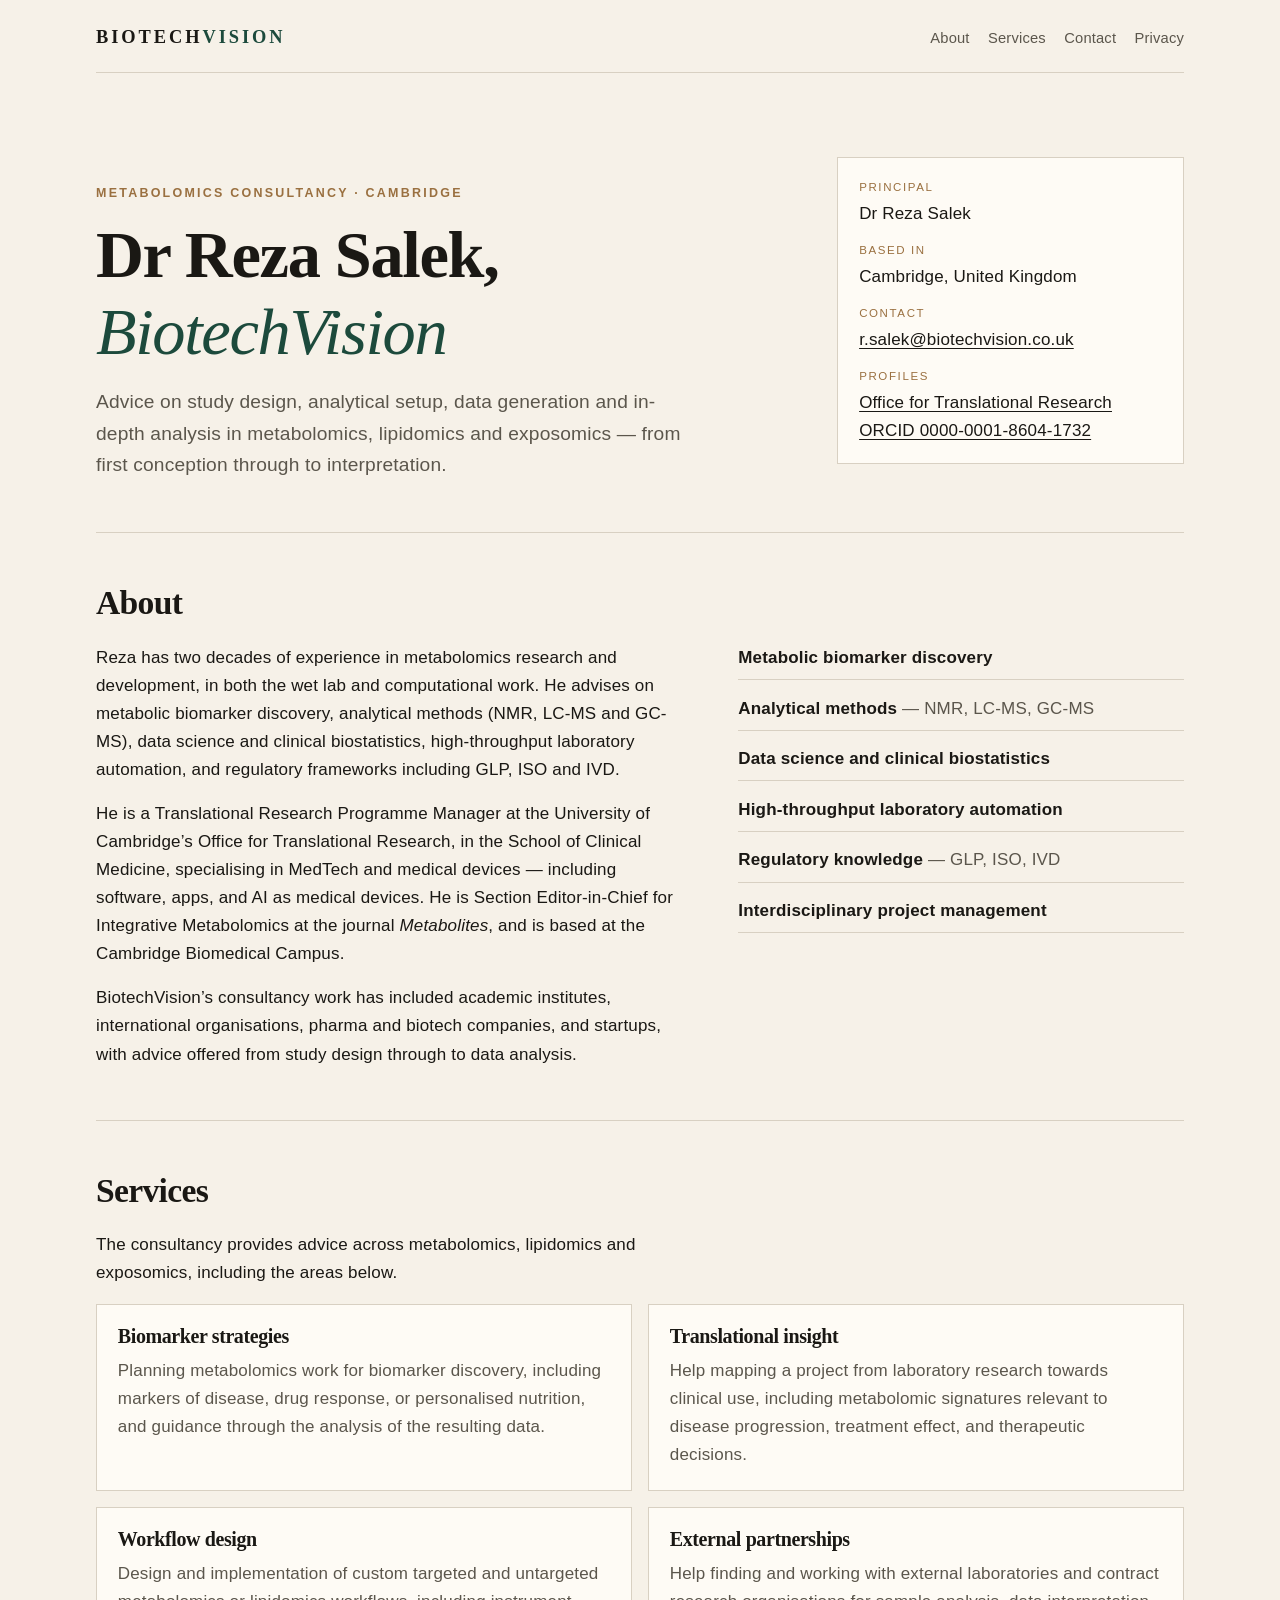
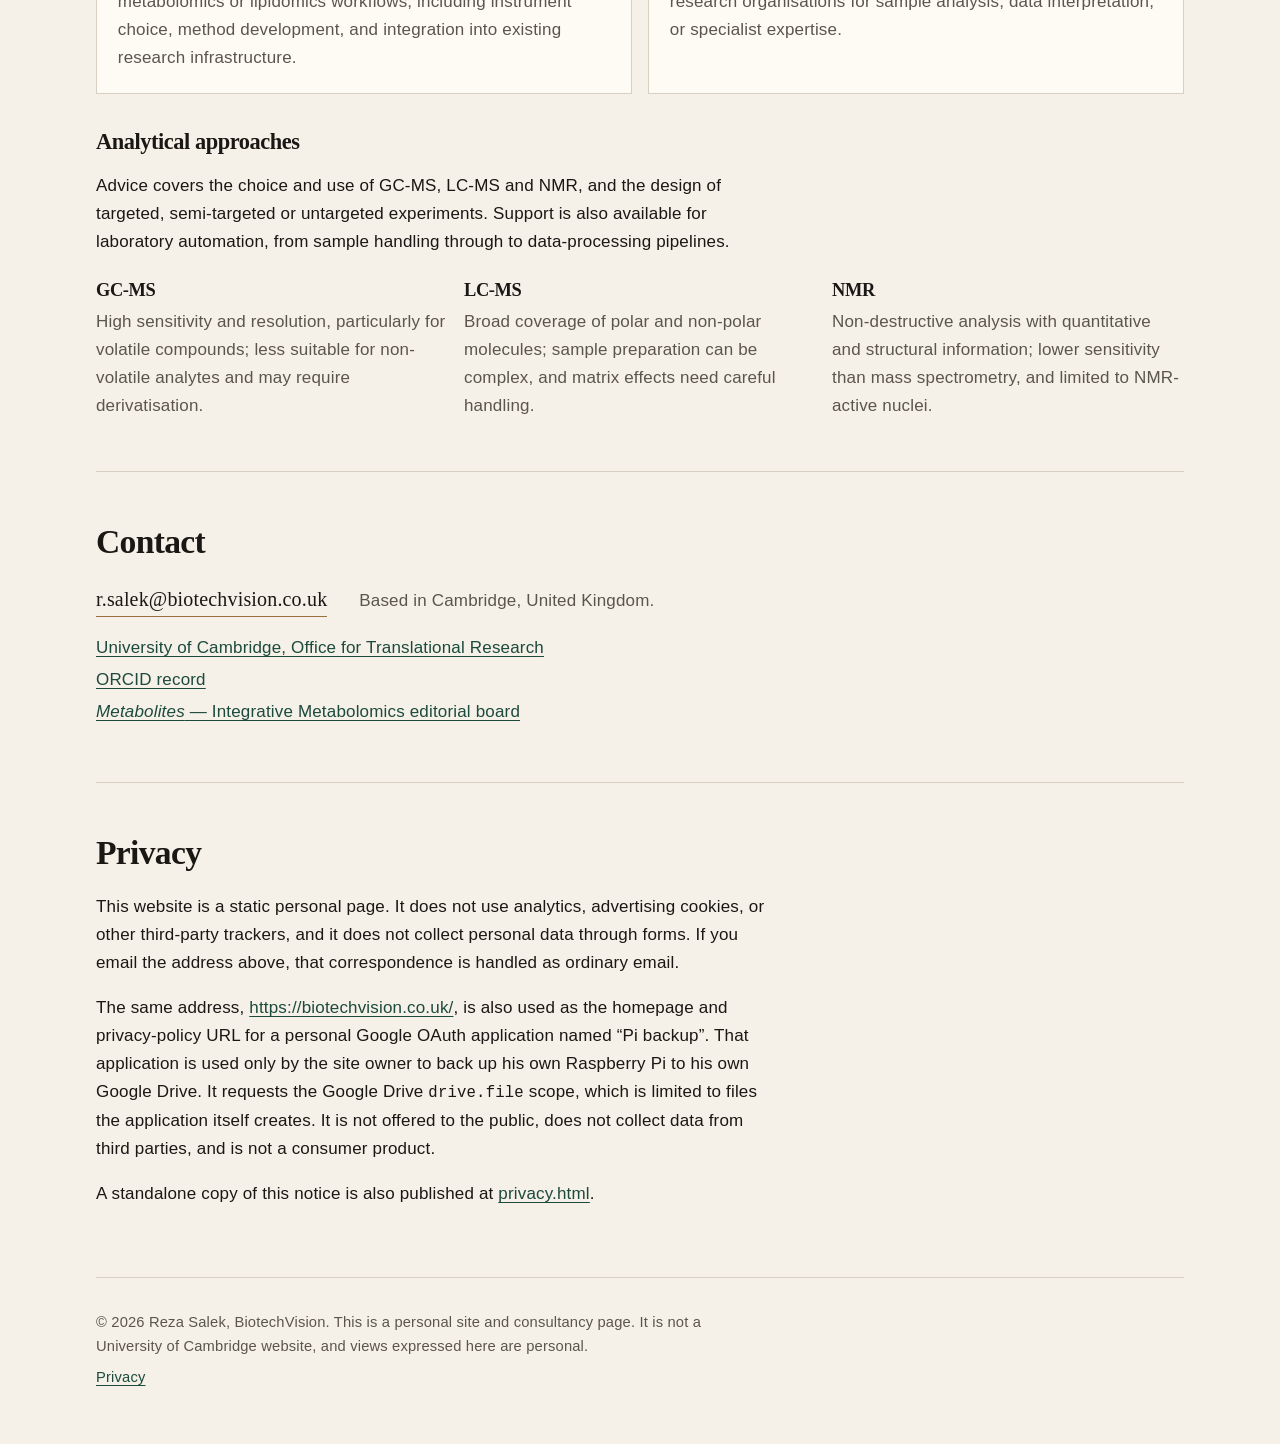
==== index.html @ 6917e825 "Add BiotechVision GitHub Pages site Static homepage and privacy notice for biotechvision.co.uk." ====
<!DOCTYPE html>
<html lang="en-GB">
<head>
  <meta charset="utf-8">
  <meta name="viewport" content="width=device-width, initial-scale=1">
  <title>BiotechVision — metabolomics consultancy of Dr Reza Salek</title>
  <meta name="description" content="BiotechVision is the metabolomics, lipidomics and exposomics consultancy of Dr Reza Salek, based in Cambridge.">
  <meta name="theme-color" content="#f6f1e8">
  <meta name="color-scheme" content="light dark">
  <link rel="canonical" href="https://biotechvision.co.uk/">
  <link rel="icon" href="data:image/svg+xml,%3Csvg xmlns='http://www.w3.org/2000/svg' viewBox='0 0 32 32'%3E%3Crect width='32' height='32' rx='6' fill='%231c4a3c'/%3E%3Ctext x='16' y='22' text-anchor='middle' font-family='Georgia,serif' font-size='16' fill='%23f6f1e8'%3EB%3C/text%3E%3C/svg%3E">
  <style>
    :root {
      --paper: #f6f1e8;
      --paper-2: #efe8da;
      --ink: #1a1814;
      --muted: #5b564c;
      --rule: #d8d0c2;
      --pine: #1c4a3c;
      --pine-ink: #16382e;
      --brass: #9a7040;
      --card: rgba(255, 252, 247, 0.9);
      --focus: #1c4a3c;
      --max: 68rem;
      --measure: 40rem;
    }

    @media (prefers-color-scheme: dark) {
      :root {
        --paper: #161410;
        --paper-2: #1e1b16;
        --ink: #f3eee4;
        --muted: #b4ad9f;
        --rule: #3a352c;
        --pine: #8fbfad;
        --pine-ink: #c5e0d5;
        --brass: #d4b07a;
        --card: #221e18;
        --focus: #8fbfad;
      }
    }

    * { box-sizing: border-box; }
    html { scroll-behavior: smooth; }
    @media (prefers-reduced-motion: reduce) {
      html { scroll-behavior: auto; }
      * { animation: none !important; transition: none !important; }
    }

    body {
      margin: 0;
      background:
        radial-gradient(1200px 500px at 10% -10%, rgba(28, 74, 60, 0.06), transparent 50%),
        var(--paper);
      color: var(--ink);
      font-family: "Avenir Next", "Segoe UI", Calibri, "Helvetica Neue", Helvetica, Arial, sans-serif;
      font-size: 1.0625rem;
      line-height: 1.65;
      letter-spacing: 0.01em;
    }

    a { color: var(--pine); text-underline-offset: 0.18em; }
    code { font-size: 0.92em; white-space: nowrap; }
    a:hover { color: var(--pine-ink); }
    a:focus-visible, button:focus-visible {
      outline: 2px solid var(--focus);
      outline-offset: 3px;
    }

    .skip {
      position: absolute;
      left: 1rem;
      top: -3rem;
      background: var(--ink);
      color: var(--paper);
      padding: 0.4rem 0.7rem;
      z-index: 10;
    }
    .skip:focus { top: 1rem; }

    .wrap {
      width: min(var(--max), calc(100% - 2.5rem));
      margin-inline: auto;
    }

    header.site {
      display: flex;
      align-items: baseline;
      justify-content: space-between;
      gap: 1.5rem;
      padding: 1.4rem 0 1.2rem;
      border-bottom: 1px solid var(--rule);
    }

    .wordmark {
      font-family: Palatino, "Palatino Linotype", "Iowan Old Style", "Times New Roman", serif;
      font-size: 1.15rem;
      font-weight: 600;
      letter-spacing: 0.16em;
      text-transform: uppercase;
      text-decoration: none;
      color: var(--ink);
    }
    .wordmark span { color: var(--pine); letter-spacing: 0.16em; }

    nav ul {
      display: flex;
      flex-wrap: wrap;
      gap: 0.2rem 1.15rem;
      list-style: none;
      margin: 0;
      padding: 0;
    }
    nav a {
      color: var(--muted);
      text-decoration: none;
      font-size: 0.92rem;
    }
    nav a:hover { color: var(--ink); text-decoration: underline; }

    .hero {
      padding: 4.2rem 0 3.2rem;
      display: grid;
      grid-template-columns: minmax(0, 1.4fr) minmax(16rem, 0.7fr);
      gap: 2.5rem 3rem;
      align-items: end;
      border-bottom: 1px solid var(--rule);
    }

    .eyebrow {
      margin: 0 0 0.85rem;
      color: var(--brass);
      font-size: 0.78rem;
      font-weight: 600;
      letter-spacing: 0.18em;
      text-transform: uppercase;
    }

    h1, h2, h3 {
      font-family: Palatino, "Palatino Linotype", "Iowan Old Style", "Times New Roman", serif;
      font-weight: 600;
      letter-spacing: -0.02em;
      line-height: 1.15;
    }

    h1 {
      margin: 0 0 1rem;
      font-size: clamp(2.4rem, 6vw, 4.15rem);
    }
    h1 em {
      font-style: italic;
      font-weight: 500;
      color: var(--pine);
    }

    .lede {
      margin: 0;
      max-width: 38rem;
      font-size: 1.2rem;
      color: var(--muted);
    }

    .hero-aside {
      background: var(--card);
      border: 1px solid var(--rule);
      padding: 1.25rem 1.3rem 1.15rem;
    }
    .hero-aside dt {
      font-size: 0.72rem;
      letter-spacing: 0.14em;
      text-transform: uppercase;
      color: var(--brass);
      margin: 0.85rem 0 0.15rem;
    }
    .hero-aside dt:first-child { margin-top: 0; }
    .hero-aside dd { margin: 0; }
    .hero-aside a { color: var(--ink); }

    section { padding: 3.2rem 0; border-bottom: 1px solid var(--rule); }
    section > h2 { margin: 0 0 1.3rem; font-size: clamp(1.6rem, 3vw, 2.1rem); }

    .prose { max-width: var(--measure); }
    .prose p { margin: 0 0 1rem; }
    .prose p:last-child { margin-bottom: 0; }

    .split {
      display: grid;
      grid-template-columns: minmax(0, 1.2fr) minmax(0, 0.9fr);
      gap: 2rem 3rem;
      align-items: start;
    }

    .skills {
      margin: 0;
      padding: 0;
      list-style: none;
      display: grid;
      gap: 0.45rem;
    }
    .skills li {
      padding: 0.45rem 0;
      border-bottom: 1px solid var(--rule);
      color: var(--muted);
    }
    .skills li:first-child { padding-top: 0; }
    .skills li strong { color: var(--ink); font-weight: 600; }

    .cards {
      display: grid;
      grid-template-columns: repeat(2, minmax(0, 1fr));
      gap: 1rem;
    }
    article.card {
      background: var(--card);
      border: 1px solid var(--rule);
      padding: 1.25rem 1.3rem 1.3rem;
    }
    article.card h3 {
      margin: 0 0 0.55rem;
      font-size: 1.25rem;
    }
    article.card p { margin: 0; color: var(--muted); }

    .methods {
      display: grid;
      grid-template-columns: repeat(3, minmax(0, 1fr));
      gap: 1rem;
      margin: 1.5rem 0 0;
    }
    .methods h3 { margin: 0 0 0.4rem; font-size: 1.15rem; }
    .methods p { margin: 0; color: var(--muted); }

    .contact-box {
      display: flex;
      flex-wrap: wrap;
      gap: 1rem 2rem;
      align-items: baseline;
    }
    .email {
      font-size: 1.25rem;
      font-family: Palatino, "Palatino Linotype", "Iowan Old Style", "Times New Roman", serif;
      text-decoration: none;
      color: var(--ink);
      border-bottom: 1px solid var(--brass);
    }
    .email:hover { color: var(--pine); }

    .links { margin: 0; padding: 0; list-style: none; }
    .links li { margin: 0.25rem 0; }


    .privacy p { max-width: 42rem; }

    footer.site {
      padding: 2rem 0 3rem;
      color: var(--muted);
      font-size: 0.92rem;
    }
    footer.site p { margin: 0 0 0.45rem; max-width: 42rem; }

    @media (max-width: 860px) {
      .hero, .split, .cards, .methods { grid-template-columns: 1fr; }
      .hero { padding-top: 2.6rem; }
      header.site { flex-direction: column; align-items: flex-start; gap: 0.8rem; }
    }
  </style>
</head>
<body>
  <a class="skip" href="#content">Skip to content</a>
  <div class="wrap">
    <header class="site">
      <a class="wordmark" href="/">Biotech<span>Vision</span></a>
      <nav aria-label="Primary">
        <ul>
          <li><a href="#about">About</a></li>
          <li><a href="#services">Services</a></li>
          <li><a href="#contact">Contact</a></li>
          <li><a href="privacy.html">Privacy</a></li>
        </ul>
      </nav>
    </header>

    <main id="content">
      <section class="hero" aria-labelledby="page-title">
        <div>
          <p class="eyebrow">Metabolomics consultancy · Cambridge</p>
          <h1 id="page-title">Dr Reza Salek, <em>BiotechVision</em></h1>
          <p class="lede">Advice on study design, analytical setup, data generation and in-depth analysis in metabolomics, lipidomics and exposomics — from first conception through to interpretation.</p>
        </div>
        <dl class="hero-aside">
          <dt>Principal</dt>
          <dd>Dr Reza Salek</dd>
          <dt>Based in</dt>
          <dd>Cambridge, United Kingdom</dd>
          <dt>Contact</dt>
          <dd><a href="mailto:r.salek@biotechvision.co.uk">r.salek@biotechvision.co.uk</a></dd>
          <dt>Profiles</dt>
          <dd><a href="https://otr.medschl.cam.ac.uk/what-translational-research/who-we-are">Office for Translational Research</a></dd>
          <dd><a href="https://orcid.org/0000-0001-8604-1732">ORCID 0000-0001-8604-1732</a></dd>
        </dl>
      </section>

      <section id="about" aria-labelledby="about-title">
        <h2 id="about-title">About</h2>
        <div class="split">
          <div class="prose">
            <p>Reza has two decades of experience in metabolomics research and development, in both the wet lab and computational work. He advises on metabolic biomarker discovery, analytical methods (NMR, LC-MS and GC-MS), data science and clinical biostatistics, high-throughput laboratory automation, and regulatory frameworks including GLP, ISO and IVD.</p>
            <p>He is a Translational Research Programme Manager at the University of Cambridge’s Office for Translational Research, in the School of Clinical Medicine, specialising in MedTech and medical devices — including software, apps, and AI as medical devices. He is Section Editor-in-Chief for Integrative Metabolomics at the journal <cite>Metabolites</cite>, and is based at the Cambridge Biomedical Campus.</p>
            <p>BiotechVision’s consultancy work has included academic institutes, international organisations, pharma and biotech companies, and startups, with advice offered from study design through to data analysis.</p>
          </div>
          <ul class="skills">
            <li><strong>Metabolic biomarker discovery</strong></li>
            <li><strong>Analytical methods</strong> — NMR, LC-MS, GC-MS</li>
            <li><strong>Data science and clinical biostatistics</strong></li>
            <li><strong>High-throughput laboratory automation</strong></li>
            <li><strong>Regulatory knowledge</strong> — GLP, ISO, IVD</li>
            <li><strong>Interdisciplinary project management</strong></li>
          </ul>
        </div>
      </section>

      <section id="services" aria-labelledby="services-title">
        <h2 id="services-title">Services</h2>
        <p class="prose">The consultancy provides advice across metabolomics, lipidomics and exposomics, including the areas below.</p>
        <div class="cards">
          <article class="card">
            <h3>Biomarker strategies</h3>
            <p>Planning metabolomics work for biomarker discovery, including markers of disease, drug response, or personalised nutrition, and guidance through the analysis of the resulting data.</p>
          </article>
          <article class="card">
            <h3>Translational insight</h3>
            <p>Help mapping a project from laboratory research towards clinical use, including metabolomic signatures relevant to disease progression, treatment effect, and therapeutic decisions.</p>
          </article>
          <article class="card">
            <h3>Workflow design</h3>
            <p>Design and implementation of custom targeted and untargeted metabolomics or lipidomics workflows, including instrument choice, method development, and integration into existing research infrastructure.</p>
          </article>
          <article class="card">
            <h3>External partnerships</h3>
            <p>Help finding and working with external laboratories and contract research organisations for sample analysis, data interpretation, or specialist expertise.</p>
          </article>
        </div>

        <h3 style="margin: 2.2rem 0 0.7rem; font-size: 1.4rem;">Analytical approaches</h3>
        <p class="prose">Advice covers the choice and use of GC-MS, LC-MS and NMR, and the design of targeted, semi-targeted or untargeted experiments. Support is also available for laboratory automation, from sample handling through to data-processing pipelines.</p>
        <div class="methods">
          <div>
            <h3>GC-MS</h3>
            <p>High sensitivity and resolution, particularly for volatile compounds; less suitable for non-volatile analytes and may require derivatisation.</p>
          </div>
          <div>
            <h3>LC-MS</h3>
            <p>Broad coverage of polar and non-polar molecules; sample preparation can be complex, and matrix effects need careful handling.</p>
          </div>
          <div>
            <h3>NMR</h3>
            <p>Non-destructive analysis with quantitative and structural information; lower sensitivity than mass spectrometry, and limited to NMR-active nuclei.</p>
          </div>
        </div>
      </section>

      <section id="contact" aria-labelledby="contact-title">
        <h2 id="contact-title">Contact</h2>
        <div class="contact-box">
          <a class="email" href="mailto:r.salek@biotechvision.co.uk">r.salek@biotechvision.co.uk</a>
          <p style="margin:0; color: var(--muted);">Based in Cambridge, United Kingdom.</p>
        </div>
        <ul class="links" style="margin-top: 1.1rem;">
          <li><a href="https://otr.medschl.cam.ac.uk/what-translational-research/who-we-are">University of Cambridge, Office for Translational Research</a></li>
          <li><a href="https://orcid.org/0000-0001-8604-1732">ORCID record</a></li>
          <li><a href="https://www.mdpi.com/journal/metabolites/sectioneditors/integrative-metabolomics"><cite>Metabolites</cite> — Integrative Metabolomics editorial board</a></li>
        </ul>
      </section>

      <section id="privacy" class="privacy" aria-labelledby="privacy-title">
        <h2 id="privacy-title">Privacy</h2>
        <p>This website is a static personal page. It does not use analytics, advertising cookies, or other third-party trackers, and it does not collect personal data through forms. If you email the address above, that correspondence is handled as ordinary email.</p>
        <p>The same address, <a href="https://biotechvision.co.uk/">https://biotechvision.co.uk/</a>, is also used as the homepage and privacy-policy URL for a personal Google OAuth application named “Pi backup”. That application is used only by the site owner to back up his own Raspberry Pi to his own Google Drive. It requests the Google Drive <code>drive.file</code> scope, which is limited to files the application itself creates. It is not offered to the public, does not collect data from third parties, and is not a consumer product.</p>
        <p>A standalone copy of this notice is also published at <a href="privacy.html">privacy.html</a>.</p>
      </section>
    </main>

    <footer class="site">
      <p>© 2026 Reza Salek, BiotechVision. This is a personal site and consultancy page. It is not a University of Cambridge website, and views expressed here are personal.</p>
      <p><a href="privacy.html">Privacy</a></p>
    </footer>
  </div>
</body>
</html>
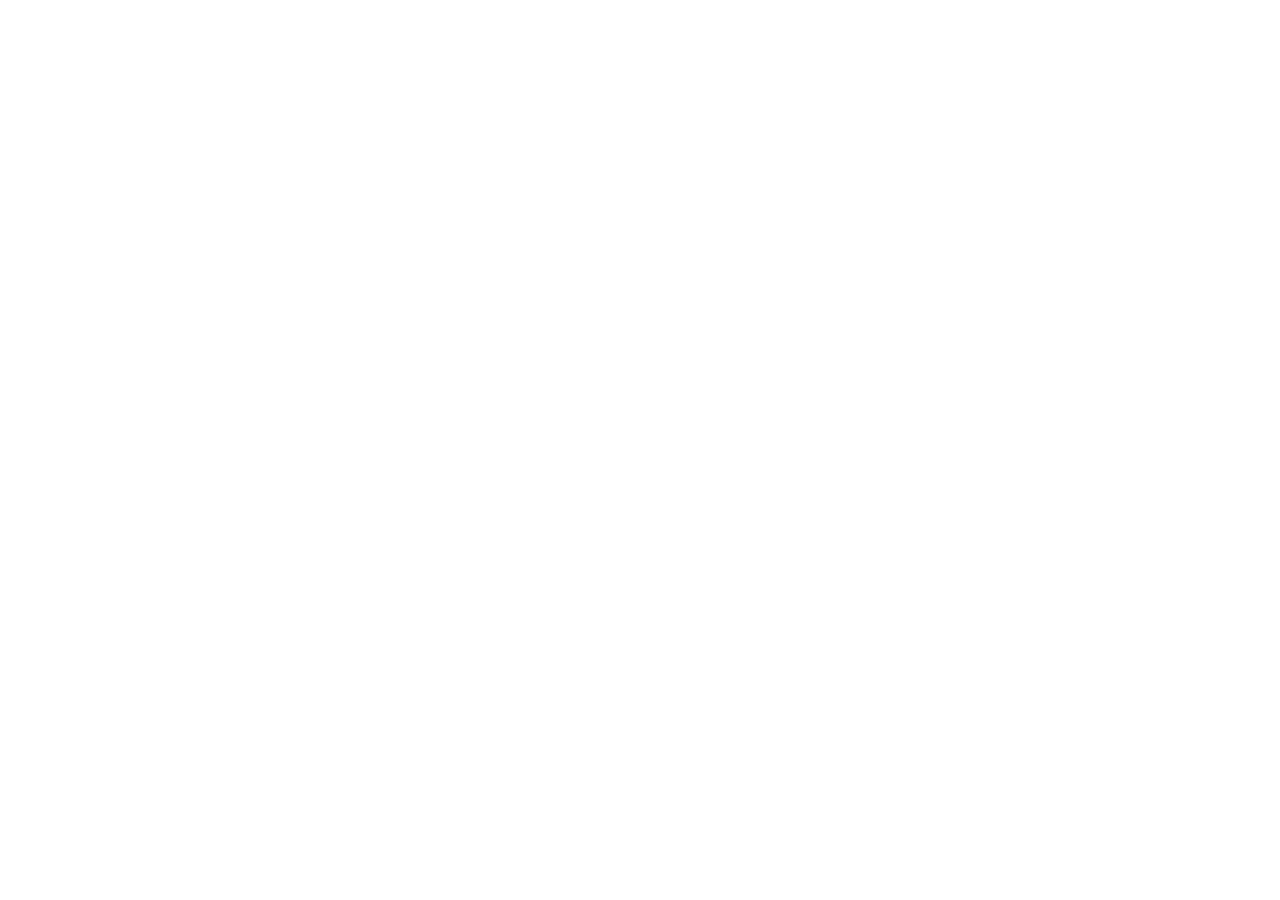
==== commit 314b0eb4: "Redirect the site to rsalek.github.io/reports Keep privacy.html for the existing OAuth policy URL." ====
--- a/index.html
+++ b/index.html
@@ -3,387 +3,12 @@
 <head>
   <meta charset="utf-8">
   <meta name="viewport" content="width=device-width, initial-scale=1">
-  <title>BiotechVision — metabolomics consultancy of Dr Reza Salek</title>
-  <meta name="description" content="BiotechVision is the metabolomics, lipidomics and exposomics consultancy of Dr Reza Salek, based in Cambridge.">
-  <meta name="theme-color" content="#f6f1e8">
-  <meta name="color-scheme" content="light dark">
-  <link rel="canonical" href="https://biotechvision.co.uk/">
-  <link rel="icon" href="data:image/svg+xml,%3Csvg xmlns='http://www.w3.org/2000/svg' viewBox='0 0 32 32'%3E%3Crect width='32' height='32' rx='6' fill='%231c4a3c'/%3E%3Ctext x='16' y='22' text-anchor='middle' font-family='Georgia,serif' font-size='16' fill='%23f6f1e8'%3EB%3C/text%3E%3C/svg%3E">
-  <style>
-    :root {
-      --paper: #f6f1e8;
-      --paper-2: #efe8da;
-      --ink: #1a1814;
-      --muted: #5b564c;
-      --rule: #d8d0c2;
-      --pine: #1c4a3c;
-      --pine-ink: #16382e;
-      --brass: #9a7040;
-      --card: rgba(255, 252, 247, 0.9);
-      --focus: #1c4a3c;
-      --max: 68rem;
-      --measure: 40rem;
-    }
-
-    @media (prefers-color-scheme: dark) {
-      :root {
-        --paper: #161410;
-        --paper-2: #1e1b16;
-        --ink: #f3eee4;
-        --muted: #b4ad9f;
-        --rule: #3a352c;
-        --pine: #8fbfad;
-        --pine-ink: #c5e0d5;
-        --brass: #d4b07a;
-        --card: #221e18;
-        --focus: #8fbfad;
-      }
-    }
-
-    * { box-sizing: border-box; }
-    html { scroll-behavior: smooth; }
-    @media (prefers-reduced-motion: reduce) {
-      html { scroll-behavior: auto; }
-      * { animation: none !important; transition: none !important; }
-    }
-
-    body {
-      margin: 0;
-      background:
-        radial-gradient(1200px 500px at 10% -10%, rgba(28, 74, 60, 0.06), transparent 50%),
-        var(--paper);
-      color: var(--ink);
-      font-family: "Avenir Next", "Segoe UI", Calibri, "Helvetica Neue", Helvetica, Arial, sans-serif;
-      font-size: 1.0625rem;
-      line-height: 1.65;
-      letter-spacing: 0.01em;
-    }
-
-    a { color: var(--pine); text-underline-offset: 0.18em; }
-    code { font-size: 0.92em; white-space: nowrap; }
-    a:hover { color: var(--pine-ink); }
-    a:focus-visible, button:focus-visible {
-      outline: 2px solid var(--focus);
-      outline-offset: 3px;
-    }
-
-    .skip {
-      position: absolute;
-      left: 1rem;
-      top: -3rem;
-      background: var(--ink);
-      color: var(--paper);
-      padding: 0.4rem 0.7rem;
-      z-index: 10;
-    }
-    .skip:focus { top: 1rem; }
-
-    .wrap {
-      width: min(var(--max), calc(100% - 2.5rem));
-      margin-inline: auto;
-    }
-
-    header.site {
-      display: flex;
-      align-items: baseline;
-      justify-content: space-between;
-      gap: 1.5rem;
-      padding: 1.4rem 0 1.2rem;
-      border-bottom: 1px solid var(--rule);
-    }
-
-    .wordmark {
-      font-family: Palatino, "Palatino Linotype", "Iowan Old Style", "Times New Roman", serif;
-      font-size: 1.15rem;
-      font-weight: 600;
-      letter-spacing: 0.16em;
-      text-transform: uppercase;
-      text-decoration: none;
-      color: var(--ink);
-    }
-    .wordmark span { color: var(--pine); letter-spacing: 0.16em; }
-
-    nav ul {
-      display: flex;
-      flex-wrap: wrap;
-      gap: 0.2rem 1.15rem;
-      list-style: none;
-      margin: 0;
-      padding: 0;
-    }
-    nav a {
-      color: var(--muted);
-      text-decoration: none;
-      font-size: 0.92rem;
-    }
-    nav a:hover { color: var(--ink); text-decoration: underline; }
-
-    .hero {
-      padding: 4.2rem 0 3.2rem;
-      display: grid;
-      grid-template-columns: minmax(0, 1.4fr) minmax(16rem, 0.7fr);
-      gap: 2.5rem 3rem;
-      align-items: end;
-      border-bottom: 1px solid var(--rule);
-    }
-
-    .eyebrow {
-      margin: 0 0 0.85rem;
-      color: var(--brass);
-      font-size: 0.78rem;
-      font-weight: 600;
-      letter-spacing: 0.18em;
-      text-transform: uppercase;
-    }
-
-    h1, h2, h3 {
-      font-family: Palatino, "Palatino Linotype", "Iowan Old Style", "Times New Roman", serif;
-      font-weight: 600;
-      letter-spacing: -0.02em;
-      line-height: 1.15;
-    }
-
-    h1 {
-      margin: 0 0 1rem;
-      font-size: clamp(2.4rem, 6vw, 4.15rem);
-    }
-    h1 em {
-      font-style: italic;
-      font-weight: 500;
-      color: var(--pine);
-    }
-
-    .lede {
-      margin: 0;
-      max-width: 38rem;
-      font-size: 1.2rem;
-      color: var(--muted);
-    }
-
-    .hero-aside {
-      background: var(--card);
-      border: 1px solid var(--rule);
-      padding: 1.25rem 1.3rem 1.15rem;
-    }
-    .hero-aside dt {
-      font-size: 0.72rem;
-      letter-spacing: 0.14em;
-      text-transform: uppercase;
-      color: var(--brass);
-      margin: 0.85rem 0 0.15rem;
-    }
-    .hero-aside dt:first-child { margin-top: 0; }
-    .hero-aside dd { margin: 0; }
-    .hero-aside a { color: var(--ink); }
-
-    section { padding: 3.2rem 0; border-bottom: 1px solid var(--rule); }
-    section > h2 { margin: 0 0 1.3rem; font-size: clamp(1.6rem, 3vw, 2.1rem); }
-
-    .prose { max-width: var(--measure); }
-    .prose p { margin: 0 0 1rem; }
-    .prose p:last-child { margin-bottom: 0; }
-
-    .split {
-      display: grid;
-      grid-template-columns: minmax(0, 1.2fr) minmax(0, 0.9fr);
-      gap: 2rem 3rem;
-      align-items: start;
-    }
-
-    .skills {
-      margin: 0;
-      padding: 0;
-      list-style: none;
-      display: grid;
-      gap: 0.45rem;
-    }
-    .skills li {
-      padding: 0.45rem 0;
-      border-bottom: 1px solid var(--rule);
-      color: var(--muted);
-    }
-    .skills li:first-child { padding-top: 0; }
-    .skills li strong { color: var(--ink); font-weight: 600; }
-
-    .cards {
-      display: grid;
-      grid-template-columns: repeat(2, minmax(0, 1fr));
-      gap: 1rem;
-    }
-    article.card {
-      background: var(--card);
-      border: 1px solid var(--rule);
-      padding: 1.25rem 1.3rem 1.3rem;
-    }
-    article.card h3 {
-      margin: 0 0 0.55rem;
-      font-size: 1.25rem;
-    }
-    article.card p { margin: 0; color: var(--muted); }
-
-    .methods {
-      display: grid;
-      grid-template-columns: repeat(3, minmax(0, 1fr));
-      gap: 1rem;
-      margin: 1.5rem 0 0;
-    }
-    .methods h3 { margin: 0 0 0.4rem; font-size: 1.15rem; }
-    .methods p { margin: 0; color: var(--muted); }
-
-    .contact-box {
-      display: flex;
-      flex-wrap: wrap;
-      gap: 1rem 2rem;
-      align-items: baseline;
-    }
-    .email {
-      font-size: 1.25rem;
-      font-family: Palatino, "Palatino Linotype", "Iowan Old Style", "Times New Roman", serif;
-      text-decoration: none;
-      color: var(--ink);
-      border-bottom: 1px solid var(--brass);
-    }
-    .email:hover { color: var(--pine); }
-
-    .links { margin: 0; padding: 0; list-style: none; }
-    .links li { margin: 0.25rem 0; }
-
-
-    .privacy p { max-width: 42rem; }
-
-    footer.site {
-      padding: 2rem 0 3rem;
-      color: var(--muted);
-      font-size: 0.92rem;
-    }
-    footer.site p { margin: 0 0 0.45rem; max-width: 42rem; }
-
-    @media (max-width: 860px) {
-      .hero, .split, .cards, .methods { grid-template-columns: 1fr; }
-      .hero { padding-top: 2.6rem; }
-      header.site { flex-direction: column; align-items: flex-start; gap: 0.8rem; }
-    }
-  </style>
+  <meta name="robots" content="noindex">
+  <meta http-equiv="refresh" content="0;url=https://rsalek.github.io/reports/">
+  <title>Redirecting</title>
+  <script>location.replace("https://rsalek.github.io/reports/");</script>
 </head>
 <body>
-  <a class="skip" href="#content">Skip to content</a>
-  <div class="wrap">
-    <header class="site">
-      <a class="wordmark" href="/">Biotech<span>Vision</span></a>
-      <nav aria-label="Primary">
-        <ul>
-          <li><a href="#about">About</a></li>
-          <li><a href="#services">Services</a></li>
-          <li><a href="#contact">Contact</a></li>
-          <li><a href="privacy.html">Privacy</a></li>
-        </ul>
-      </nav>
-    </header>
-
-    <main id="content">
-      <section class="hero" aria-labelledby="page-title">
-        <div>
-          <p class="eyebrow">Metabolomics consultancy · Cambridge</p>
-          <h1 id="page-title">Dr Reza Salek, <em>BiotechVision</em></h1>
-          <p class="lede">Advice on study design, analytical setup, data generation and in-depth analysis in metabolomics, lipidomics and exposomics — from first conception through to interpretation.</p>
-        </div>
-        <dl class="hero-aside">
-          <dt>Principal</dt>
-          <dd>Dr Reza Salek</dd>
-          <dt>Based in</dt>
-          <dd>Cambridge, United Kingdom</dd>
-          <dt>Contact</dt>
-          <dd><a href="mailto:r.salek@biotechvision.co.uk">r.salek@biotechvision.co.uk</a></dd>
-          <dt>Profiles</dt>
-          <dd><a href="https://otr.medschl.cam.ac.uk/what-translational-research/who-we-are">Office for Translational Research</a></dd>
-          <dd><a href="https://orcid.org/0000-0001-8604-1732">ORCID 0000-0001-8604-1732</a></dd>
-        </dl>
-      </section>
-
-      <section id="about" aria-labelledby="about-title">
-        <h2 id="about-title">About</h2>
-        <div class="split">
-          <div class="prose">
-            <p>Reza has two decades of experience in metabolomics research and development, in both the wet lab and computational work. He advises on metabolic biomarker discovery, analytical methods (NMR, LC-MS and GC-MS), data science and clinical biostatistics, high-throughput laboratory automation, and regulatory frameworks including GLP, ISO and IVD.</p>
-            <p>He is a Translational Research Programme Manager at the University of Cambridge’s Office for Translational Research, in the School of Clinical Medicine, specialising in MedTech and medical devices — including software, apps, and AI as medical devices. He is Section Editor-in-Chief for Integrative Metabolomics at the journal <cite>Metabolites</cite>, and is based at the Cambridge Biomedical Campus.</p>
-            <p>BiotechVision’s consultancy work has included academic institutes, international organisations, pharma and biotech companies, and startups, with advice offered from study design through to data analysis.</p>
-          </div>
-          <ul class="skills">
-            <li><strong>Metabolic biomarker discovery</strong></li>
-            <li><strong>Analytical methods</strong> — NMR, LC-MS, GC-MS</li>
-            <li><strong>Data science and clinical biostatistics</strong></li>
-            <li><strong>High-throughput laboratory automation</strong></li>
-            <li><strong>Regulatory knowledge</strong> — GLP, ISO, IVD</li>
-            <li><strong>Interdisciplinary project management</strong></li>
-          </ul>
-        </div>
-      </section>
-
-      <section id="services" aria-labelledby="services-title">
-        <h2 id="services-title">Services</h2>
-        <p class="prose">The consultancy provides advice across metabolomics, lipidomics and exposomics, including the areas below.</p>
-        <div class="cards">
-          <article class="card">
-            <h3>Biomarker strategies</h3>
-            <p>Planning metabolomics work for biomarker discovery, including markers of disease, drug response, or personalised nutrition, and guidance through the analysis of the resulting data.</p>
-          </article>
-          <article class="card">
-            <h3>Translational insight</h3>
-            <p>Help mapping a project from laboratory research towards clinical use, including metabolomic signatures relevant to disease progression, treatment effect, and therapeutic decisions.</p>
-          </article>
-          <article class="card">
-            <h3>Workflow design</h3>
-            <p>Design and implementation of custom targeted and untargeted metabolomics or lipidomics workflows, including instrument choice, method development, and integration into existing research infrastructure.</p>
-          </article>
-          <article class="card">
-            <h3>External partnerships</h3>
-            <p>Help finding and working with external laboratories and contract research organisations for sample analysis, data interpretation, or specialist expertise.</p>
-          </article>
-        </div>
-
-        <h3 style="margin: 2.2rem 0 0.7rem; font-size: 1.4rem;">Analytical approaches</h3>
-        <p class="prose">Advice covers the choice and use of GC-MS, LC-MS and NMR, and the design of targeted, semi-targeted or untargeted experiments. Support is also available for laboratory automation, from sample handling through to data-processing pipelines.</p>
-        <div class="methods">
-          <div>
-            <h3>GC-MS</h3>
-            <p>High sensitivity and resolution, particularly for volatile compounds; less suitable for non-volatile analytes and may require derivatisation.</p>
-          </div>
-          <div>
-            <h3>LC-MS</h3>
-            <p>Broad coverage of polar and non-polar molecules; sample preparation can be complex, and matrix effects need careful handling.</p>
-          </div>
-          <div>
-            <h3>NMR</h3>
-            <p>Non-destructive analysis with quantitative and structural information; lower sensitivity than mass spectrometry, and limited to NMR-active nuclei.</p>
-          </div>
-        </div>
-      </section>
-
-      <section id="contact" aria-labelledby="contact-title">
-        <h2 id="contact-title">Contact</h2>
-        <div class="contact-box">
-          <a class="email" href="mailto:r.salek@biotechvision.co.uk">r.salek@biotechvision.co.uk</a>
-          <p style="margin:0; color: var(--muted);">Based in Cambridge, United Kingdom.</p>
-        </div>
-        <ul class="links" style="margin-top: 1.1rem;">
-          <li><a href="https://otr.medschl.cam.ac.uk/what-translational-research/who-we-are">University of Cambridge, Office for Translational Research</a></li>
-          <li><a href="https://orcid.org/0000-0001-8604-1732">ORCID record</a></li>
-          <li><a href="https://www.mdpi.com/journal/metabolites/sectioneditors/integrative-metabolomics"><cite>Metabolites</cite> — Integrative Metabolomics editorial board</a></li>
-        </ul>
-      </section>
-
-      <section id="privacy" class="privacy" aria-labelledby="privacy-title">
-        <h2 id="privacy-title">Privacy</h2>
-        <p>This website is a static personal page. It does not use analytics, advertising cookies, or other third-party trackers, and it does not collect personal data through forms. If you email the address above, that correspondence is handled as ordinary email.</p>
-        <p>The same address, <a href="https://biotechvision.co.uk/">https://biotechvision.co.uk/</a>, is also used as the homepage and privacy-policy URL for a personal Google OAuth application named “Pi backup”. That application is used only by the site owner to back up his own Raspberry Pi to his own Google Drive. It requests the Google Drive <code>drive.file</code> scope, which is limited to files the application itself creates. It is not offered to the public, does not collect data from third parties, and is not a consumer product.</p>
-        <p>A standalone copy of this notice is also published at <a href="privacy.html">privacy.html</a>.</p>
-      </section>
-    </main>
-
-    <footer class="site">
-      <p>© 2026 Reza Salek, BiotechVision. This is a personal site and consultancy page. It is not a University of Cambridge website, and views expressed here are personal.</p>
-      <p><a href="privacy.html">Privacy</a></p>
-    </footer>
-  </div>
+  <p><a href="https://rsalek.github.io/reports/">Continue</a></p>
 </body>
 </html>
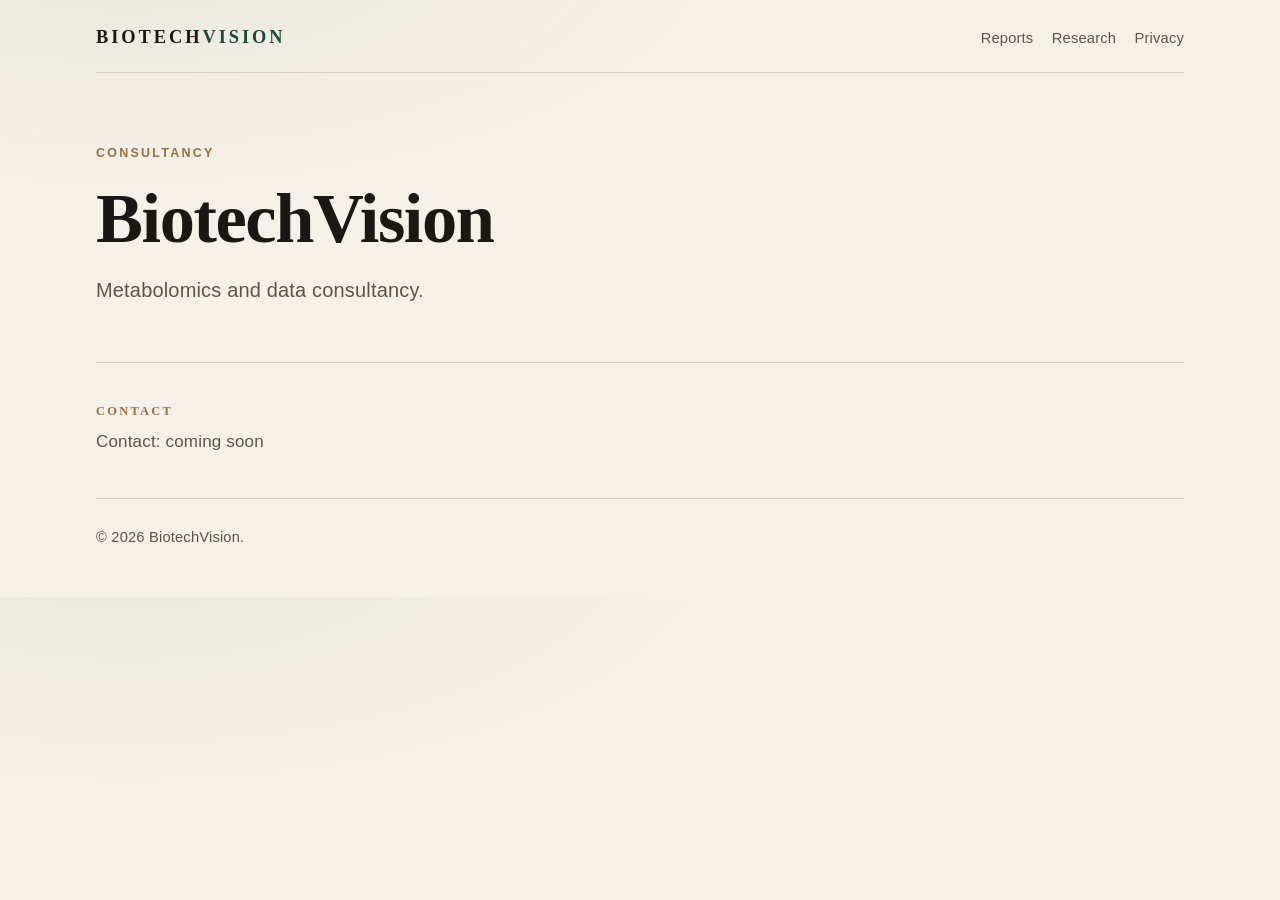
==== commit b3d6b0cc: "Publish a neutral BiotechVision homepage Replace the reports redirect with an interim site, a simple" ====
--- a/index.html
+++ b/index.html
@@ -3,12 +3,137 @@
 <head>
   <meta charset="utf-8">
   <meta name="viewport" content="width=device-width, initial-scale=1">
-  <meta name="robots" content="noindex">
-  <meta http-equiv="refresh" content="0;url=https://rsalek.github.io/reports/">
-  <title>Redirecting</title>
-  <script>location.replace("https://rsalek.github.io/reports/");</script>
+  <title>BiotechVision — metabolomics and data consultancy</title>
+  <meta name="description" content="BiotechVision is a metabolomics and data consultancy.">
+  <meta name="theme-color" content="#f6f1e8">
+  <meta name="color-scheme" content="light dark">
+  <link rel="canonical" href="https://biotechvision.co.uk/">
+  <link rel="icon" href="data:image/svg+xml,%3Csvg xmlns='http://www.w3.org/2000/svg' viewBox='0 0 32 32'%3E%3Crect width='32' height='32' rx='6' fill='%231c4a3c'/%3E%3Ctext x='16' y='22' text-anchor='middle' font-family='Georgia,serif' font-size='16' fill='%23f6f1e8'%3EB%3C/text%3E%3C/svg%3E">
+  <style>
+    :root {
+      --paper: #f6f1e8;
+      --ink: #1a1814;
+      --muted: #5b564c;
+      --rule: #d8d0c2;
+      --pine: #1c4a3c;
+      --pine-ink: #16382e;
+      --brass: #9a7040;
+      --card: rgba(255, 252, 247, 0.9);
+      --focus: #1c4a3c;
+      --max: 68rem;
+    }
+    @media (prefers-color-scheme: dark) {
+      :root {
+        --paper: #161410;
+        --ink: #f3eee4;
+        --muted: #b4ad9f;
+        --rule: #3a352c;
+        --pine: #8fbfad;
+        --pine-ink: #c5e0d5;
+        --brass: #d4b07a;
+        --card: #221e18;
+        --focus: #8fbfad;
+      }
+    }
+    * { box-sizing: border-box; }
+    html { scroll-behavior: smooth; }
+    @media (prefers-reduced-motion: reduce) {
+      html { scroll-behavior: auto; }
+      * { animation: none !important; transition: none !important; }
+    }
+    body {
+      margin: 0;
+      background:
+        radial-gradient(1200px 500px at 10% -10%, rgba(28, 74, 60, 0.06), transparent 50%),
+        var(--paper);
+      color: var(--ink);
+      font-family: "Avenir Next", "Segoe UI", Calibri, "Helvetica Neue", Helvetica, Arial, sans-serif;
+      font-size: 1.0625rem;
+      line-height: 1.65;
+      letter-spacing: 0.01em;
+    }
+    a { color: var(--pine); text-underline-offset: 0.18em; }
+    a:hover { color: var(--pine-ink); }
+    a:focus-visible { outline: 2px solid var(--focus); outline-offset: 3px; }
+    code { font-size: 0.92em; white-space: nowrap; }
+    .skip {
+      position: absolute; left: 1rem; top: -3rem;
+      background: var(--ink); color: var(--paper);
+      padding: 0.4rem 0.7rem; z-index: 10;
+    }
+    .skip:focus { top: 1rem; }
+    .wrap { width: min(var(--max), calc(100% - 2.5rem)); margin-inline: auto; }
+    header.site {
+      display: flex; align-items: baseline; justify-content: space-between;
+      gap: 1.5rem; padding: 1.4rem 0 1.2rem; border-bottom: 1px solid var(--rule);
+    }
+    .wordmark {
+      font-family: Palatino, "Palatino Linotype", "Iowan Old Style", "Times New Roman", serif;
+      font-size: 1.15rem; font-weight: 600; letter-spacing: 0.16em;
+      text-transform: uppercase; text-decoration: none; color: var(--ink);
+    }
+    .wordmark span { color: var(--pine); letter-spacing: 0.16em; }
+    nav ul {
+      display: flex; flex-wrap: wrap; gap: 0.2rem 1.15rem;
+      list-style: none; margin: 0; padding: 0;
+    }
+    nav a { color: var(--muted); text-decoration: none; font-size: 0.92rem; }
+    nav a:hover { color: var(--ink); text-decoration: underline; }
+    nav a[aria-current="page"] { color: var(--ink); }
+    .hero { padding: 4.4rem 0 3.4rem; border-bottom: 1px solid var(--rule); }
+    .eyebrow {
+      margin: 0 0 0.85rem; color: var(--brass); font-size: 0.78rem;
+      font-weight: 600; letter-spacing: 0.18em; text-transform: uppercase;
+    }
+    h1, h2 {
+      font-family: Palatino, "Palatino Linotype", "Iowan Old Style", "Times New Roman", serif;
+      font-weight: 600; letter-spacing: -0.02em; line-height: 1.15;
+    }
+    h1 { margin: 0 0 1rem; font-size: clamp(2.6rem, 7vw, 4.4rem); }
+    .lede { margin: 0; max-width: 34rem; font-size: 1.25rem; color: var(--muted); }
+    section { padding: 2.6rem 0; }
+    .contact { color: var(--muted); margin: 0; }
+    .page { padding: 3.4rem 0 2.6rem; }
+    .page h1 { margin-bottom: 1.1rem; font-size: clamp(2rem, 4.5vw, 3rem); }
+    .prose { max-width: 42rem; }
+    .prose p { margin: 0 0 1rem; }
+    .prose p:last-child { margin-bottom: 0; }
+    footer.site { padding: 1.6rem 0 3rem; border-top: 1px solid var(--rule); color: var(--muted); font-size: 0.92rem; }
+    footer.site p { margin: 0; }
+    @media (max-width: 860px) {
+      header.site { flex-direction: column; align-items: flex-start; gap: 0.8rem; }
+      .hero { padding-top: 2.8rem; }
+    }
+</style>
 </head>
 <body>
-  <p><a href="https://rsalek.github.io/reports/">Continue</a></p>
+  <a class="skip" href="#content">Skip to content</a>
+  <div class="wrap">
+    <header class="site">
+      <a class="wordmark" href="/">Biotech<span>Vision</span></a>
+      <nav aria-label="Primary">
+        <ul>
+          <li><a href="/reports/">Reports</a></li>
+          <li><a href="/research/">Research</a></li>
+          <li><a href="/privacy.html">Privacy</a></li>
+        </ul>
+      </nav>
+    </header>
+    <main id="content">
+      <section class="hero" aria-labelledby="page-title">
+        <p class="eyebrow">Consultancy</p>
+        <h1 id="page-title">BiotechVision</h1>
+        <p class="lede">Metabolomics and data consultancy.</p>
+      </section>
+      <section aria-labelledby="contact-title">
+        <h2 id="contact-title" class="eyebrow" style="margin-bottom:0.6rem;">Contact</h2>
+        <p class="contact">Contact: coming soon</p>
+      </section>
+
+    </main>
+    <footer class="site">
+      <p>© 2026 BiotechVision.</p>
+    </footer>
+  </div>
 </body>
 </html>
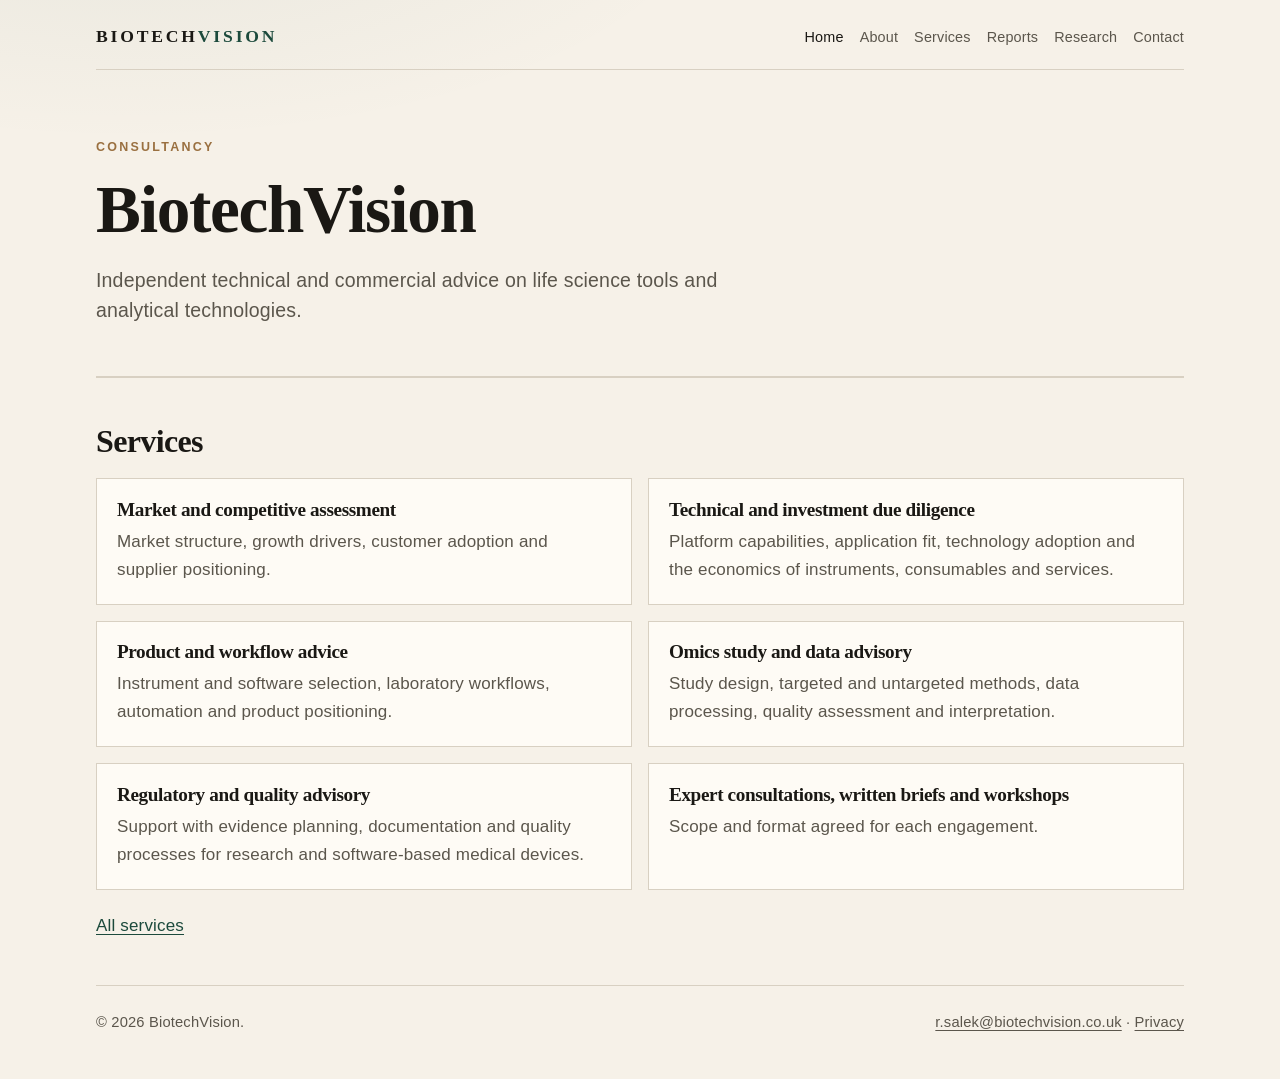
==== commit 298de23d: "Add About, Services and Contact pages Publish the approved consultancy copy, with the public contact" ====
--- a/index.html
+++ b/index.html
@@ -3,8 +3,8 @@
 <head>
   <meta charset="utf-8">
   <meta name="viewport" content="width=device-width, initial-scale=1">
-  <title>BiotechVision — metabolomics and data consultancy</title>
-  <meta name="description" content="BiotechVision is a metabolomics and data consultancy.">
+  <title>BiotechVision — independent advice on life science tools and analytical technologies</title>
+  <meta name="description" content="Independent technical and commercial advice on life science tools and analytical technologies.">
   <meta name="theme-color" content="#f6f1e8">
   <meta name="color-scheme" content="light dark">
   <link rel="canonical" href="https://biotechvision.co.uk/">
@@ -65,44 +65,80 @@
     .wrap { width: min(var(--max), calc(100% - 2.5rem)); margin-inline: auto; }
     header.site {
       display: flex; align-items: baseline; justify-content: space-between;
-      gap: 1.5rem; padding: 1.4rem 0 1.2rem; border-bottom: 1px solid var(--rule);
+      gap: 1.25rem 1.6rem; padding: 1.35rem 0 1.15rem; border-bottom: 1px solid var(--rule);
     }
     .wordmark {
       font-family: Palatino, "Palatino Linotype", "Iowan Old Style", "Times New Roman", serif;
-      font-size: 1.15rem; font-weight: 600; letter-spacing: 0.16em;
+      font-size: 1.1rem; font-weight: 600; letter-spacing: 0.16em;
       text-transform: uppercase; text-decoration: none; color: var(--ink);
+      flex: 0 0 auto;
     }
     .wordmark span { color: var(--pine); letter-spacing: 0.16em; }
     nav ul {
-      display: flex; flex-wrap: wrap; gap: 0.2rem 1.15rem;
-      list-style: none; margin: 0; padding: 0;
-    }
-    nav a { color: var(--muted); text-decoration: none; font-size: 0.92rem; }
+      display: flex; flex-wrap: wrap; gap: 0.25rem 1rem;
+      list-style: none; margin: 0; padding: 0; justify-content: flex-end;
+    }
+    nav a { color: var(--muted); text-decoration: none; font-size: 0.9rem; }
     nav a:hover { color: var(--ink); text-decoration: underline; }
     nav a[aria-current="page"] { color: var(--ink); }
-    .hero { padding: 4.4rem 0 3.4rem; border-bottom: 1px solid var(--rule); }
+    .hero { padding: 4.2rem 0 3.2rem; border-bottom: 1px solid var(--rule); }
     .eyebrow {
       margin: 0 0 0.85rem; color: var(--brass); font-size: 0.78rem;
       font-weight: 600; letter-spacing: 0.18em; text-transform: uppercase;
     }
-    h1, h2 {
+    h1, h2, h3 {
       font-family: Palatino, "Palatino Linotype", "Iowan Old Style", "Times New Roman", serif;
       font-weight: 600; letter-spacing: -0.02em; line-height: 1.15;
     }
-    h1 { margin: 0 0 1rem; font-size: clamp(2.6rem, 7vw, 4.4rem); }
-    .lede { margin: 0; max-width: 34rem; font-size: 1.25rem; color: var(--muted); }
-    section { padding: 2.6rem 0; }
-    .contact { color: var(--muted); margin: 0; }
-    .page { padding: 3.4rem 0 2.6rem; }
-    .page h1 { margin-bottom: 1.1rem; font-size: clamp(2rem, 4.5vw, 3rem); }
+    h1 { margin: 0 0 1rem; font-size: clamp(2.5rem, 6.5vw, 4.2rem); }
+    h2 { margin: 0 0 1.15rem; font-size: clamp(1.5rem, 3vw, 2rem); }
+    h3 { margin: 0 0 0.45rem; font-size: 1.2rem; }
+    .lede { margin: 0; max-width: 40rem; font-size: 1.22rem; color: var(--muted); line-height: 1.55; }
+    section { padding: 2.8rem 0; }
+    section.band { border-top: 1px solid var(--rule); }
+    .page { padding: 3.2rem 0 2.8rem; }
+    .page h1 { margin-bottom: 1.15rem; font-size: clamp(2rem, 4.5vw, 3rem); }
     .prose { max-width: 42rem; }
     .prose p { margin: 0 0 1rem; }
     .prose p:last-child { margin-bottom: 0; }
-    footer.site { padding: 1.6rem 0 3rem; border-top: 1px solid var(--rule); color: var(--muted); font-size: 0.92rem; }
+    .cards {
+      display: grid;
+      grid-template-columns: repeat(2, minmax(0, 1fr));
+      gap: 1rem;
+    }
+    article.card, .service {
+      background: var(--card);
+      border: 1px solid var(--rule);
+      padding: 1.2rem 1.25rem 1.25rem;
+    }
+    article.card p, .service p { margin: 0; color: var(--muted); }
+    article.card a.card-link {
+      text-decoration: none; color: inherit; display: block;
+    }
+    article.card a.card-link:hover h3 { color: var(--pine); }
+    .service + .service { margin-top: 0; }
+    .services-list {
+      display: grid;
+      grid-template-columns: 1fr;
+      gap: 0.9rem;
+      max-width: 46rem;
+    }
+    .more { margin: 1.4rem 0 0; }
+    .contact { color: var(--muted); margin: 0; font-size: 1.15rem; }
+    footer.site {
+      padding: 1.5rem 0 2.8rem; border-top: 1px solid var(--rule);
+      color: var(--muted); font-size: 0.92rem;
+      display: flex; flex-wrap: wrap; gap: 0.4rem 1.2rem;
+      justify-content: space-between; align-items: baseline;
+    }
     footer.site p { margin: 0; }
+    footer.site a { color: var(--muted); }
+    footer.site a:hover { color: var(--ink); }
     @media (max-width: 860px) {
       header.site { flex-direction: column; align-items: flex-start; gap: 0.8rem; }
-      .hero { padding-top: 2.8rem; }
+      nav ul { justify-content: flex-start; }
+      .hero { padding-top: 2.6rem; }
+      .cards { grid-template-columns: 1fr; }
     }
 </style>
 </head>
@@ -113,9 +149,12 @@
       <a class="wordmark" href="/">Biotech<span>Vision</span></a>
       <nav aria-label="Primary">
         <ul>
+          <li><a href="/" aria-current="page">Home</a></li>
+          <li><a href="/about.html">About</a></li>
+          <li><a href="/services.html">Services</a></li>
           <li><a href="/reports/">Reports</a></li>
           <li><a href="/research/">Research</a></li>
-          <li><a href="/privacy.html">Privacy</a></li>
+          <li><a href="/contact.html">Contact</a></li>
         </ul>
       </nav>
     </header>
@@ -123,16 +162,55 @@
       <section class="hero" aria-labelledby="page-title">
         <p class="eyebrow">Consultancy</p>
         <h1 id="page-title">BiotechVision</h1>
-        <p class="lede">Metabolomics and data consultancy.</p>
+        <p class="lede">Independent technical and commercial advice on life science tools and analytical technologies.</p>
       </section>
-      <section aria-labelledby="contact-title">
-        <h2 id="contact-title" class="eyebrow" style="margin-bottom:0.6rem;">Contact</h2>
-        <p class="contact">Contact: coming soon</p>
+      <section class="band" aria-labelledby="services-teaser-title">
+        <h2 id="services-teaser-title">Services</h2>
+        <div class="cards">
+          <article class="card">
+            <a class="card-link" href="/services.html#market-and-competitive-assessment">
+              <h3>Market and competitive assessment</h3>
+              <p>Market structure, growth drivers, customer adoption and supplier positioning.</p>
+            </a>
+          </article>
+          <article class="card">
+            <a class="card-link" href="/services.html#technical-and-investment-due-diligence">
+              <h3>Technical and investment due diligence</h3>
+              <p>Platform capabilities, application fit, technology adoption and the economics of instruments, consumables and services.</p>
+            </a>
+          </article>
+          <article class="card">
+            <a class="card-link" href="/services.html#product-and-workflow-advice">
+              <h3>Product and workflow advice</h3>
+              <p>Instrument and software selection, laboratory workflows, automation and product positioning.</p>
+            </a>
+          </article>
+          <article class="card">
+            <a class="card-link" href="/services.html#omics-study-and-data-advisory">
+              <h3>Omics study and data advisory</h3>
+              <p>Study design, targeted and untargeted methods, data processing, quality assessment and interpretation.</p>
+            </a>
+          </article>
+          <article class="card">
+            <a class="card-link" href="/services.html#regulatory-and-quality-advisory">
+              <h3>Regulatory and quality advisory</h3>
+              <p>Support with evidence planning, documentation and quality processes for research and software-based medical devices.</p>
+            </a>
+          </article>
+          <article class="card">
+            <a class="card-link" href="/services.html#expert-consultations-written-briefs-and-workshops">
+              <h3>Expert consultations, written briefs and workshops</h3>
+              <p>Scope and format agreed for each engagement.</p>
+            </a>
+          </article>
+        </div>
+        <p class="more"><a href="/services.html">All services</a></p>
       </section>
 
     </main>
     <footer class="site">
       <p>© 2026 BiotechVision.</p>
+      <p><a href="mailto:r.salek@biotechvision.co.uk">r.salek@biotechvision.co.uk</a> · <a href="/privacy.html">Privacy</a></p>
     </footer>
   </div>
 </body>
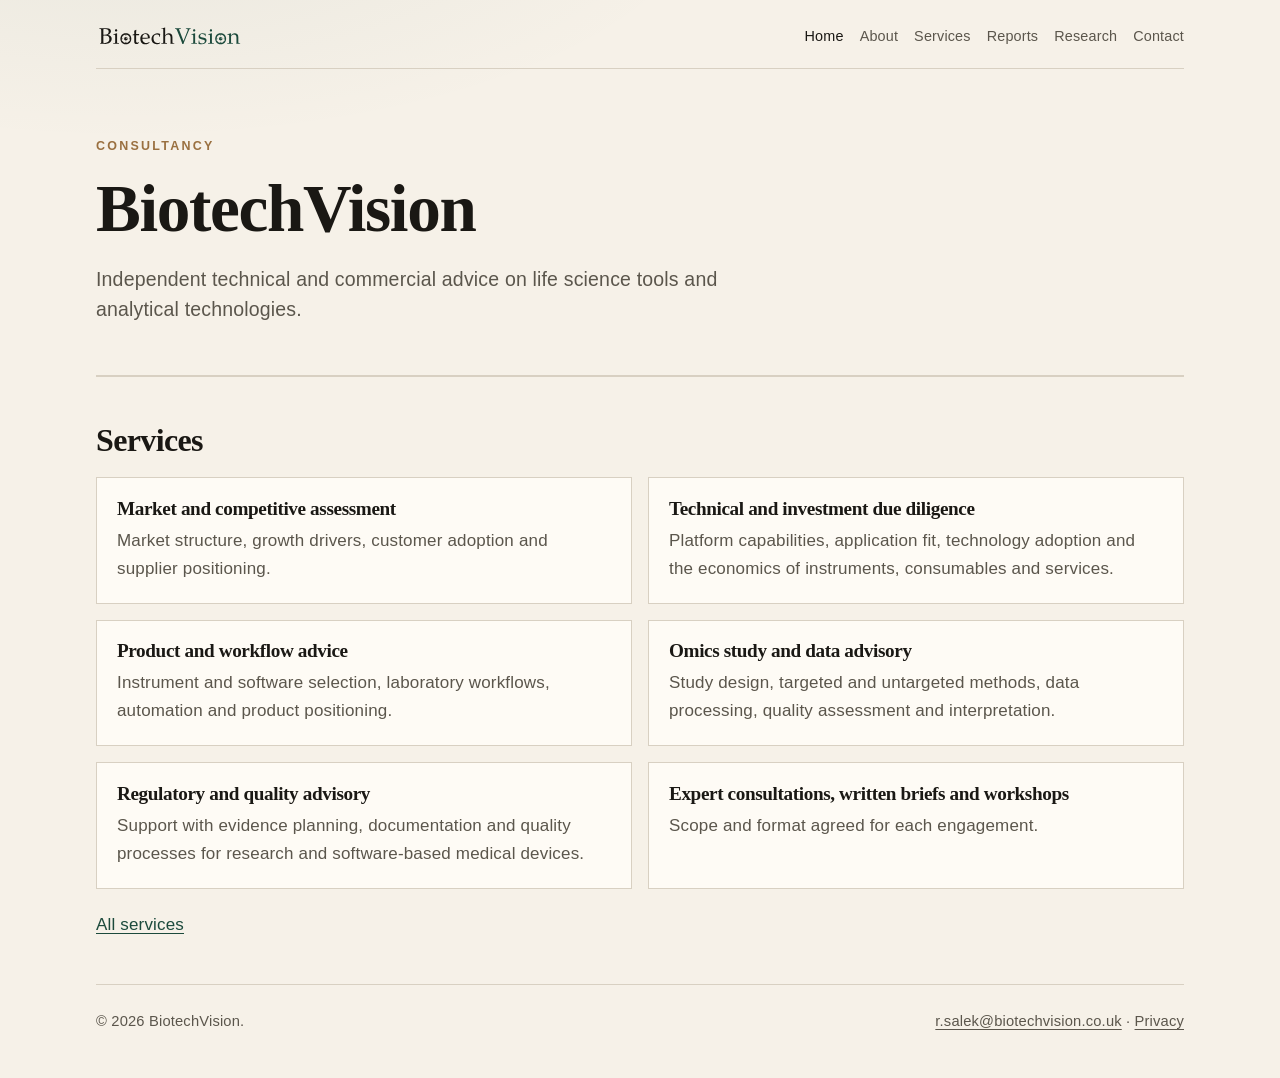
==== commit 00bd427a: "Add BiotechVision wordmark, favicons and brand assets" ====
--- a/index.html
+++ b/index.html
@@ -8,7 +8,12 @@
   <meta name="theme-color" content="#f6f1e8">
   <meta name="color-scheme" content="light dark">
   <link rel="canonical" href="https://biotechvision.co.uk/">
-  <link rel="icon" href="data:image/svg+xml,%3Csvg xmlns='http://www.w3.org/2000/svg' viewBox='0 0 32 32'%3E%3Crect width='32' height='32' rx='6' fill='%231c4a3c'/%3E%3Ctext x='16' y='22' text-anchor='middle' font-family='Georgia,serif' font-size='16' fill='%23f6f1e8'%3EB%3C/text%3E%3C/svg%3E">
+  <link rel="icon" href="/assets/brand/biotechvision-icon.svg" type="image/svg+xml">
+  <link rel="icon" href="/assets/brand/favicon-32.png" type="image/png" sizes="32x32">
+  <link rel="icon" href="/assets/brand/favicon-16.png" type="image/png" sizes="16x16">
+  <link rel="shortcut icon" href="/assets/brand/favicon.ico">
+  <link rel="apple-touch-icon" href="/assets/brand/apple-touch-icon-180.png" sizes="180x180">
+  <link rel="manifest" href="/assets/brand/site.webmanifest">
   <style>
     :root {
       --paper: #f6f1e8;
@@ -64,16 +69,21 @@
     .skip:focus { top: 1rem; }
     .wrap { width: min(var(--max), calc(100% - 2.5rem)); margin-inline: auto; }
     header.site {
-      display: flex; align-items: baseline; justify-content: space-between;
+      display: flex; align-items: center; justify-content: space-between;
       gap: 1.25rem 1.6rem; padding: 1.35rem 0 1.15rem; border-bottom: 1px solid var(--rule);
     }
     .wordmark {
-      font-family: Palatino, "Palatino Linotype", "Iowan Old Style", "Times New Roman", serif;
-      font-size: 1.1rem; font-weight: 600; letter-spacing: 0.16em;
-      text-transform: uppercase; text-decoration: none; color: var(--ink);
+      display: inline-flex;
+      align-items: center;
       flex: 0 0 auto;
-    }
-    .wordmark span { color: var(--pine); letter-spacing: 0.16em; }
+      line-height: 0;
+      text-decoration: none;
+    }
+    .wordmark img {
+      display: block;
+      height: 28px;
+      width: auto;
+    }
     nav ul {
       display: flex; flex-wrap: wrap; gap: 0.25rem 1rem;
       list-style: none; margin: 0; padding: 0; justify-content: flex-end;
@@ -146,7 +156,12 @@
   <a class="skip" href="#content">Skip to content</a>
   <div class="wrap">
     <header class="site">
-      <a class="wordmark" href="/">Biotech<span>Vision</span></a>
+      <a class="wordmark" href="/">
+        <picture>
+          <source media="(prefers-color-scheme: dark)" srcset="/assets/brand/biotechvision-logo-dark.svg">
+          <img src="/assets/brand/biotechvision-wordmark.svg" alt="BiotechVision" height="28">
+        </picture>
+      </a>
       <nav aria-label="Primary">
         <ul>
           <li><a href="/" aria-current="page">Home</a></li>
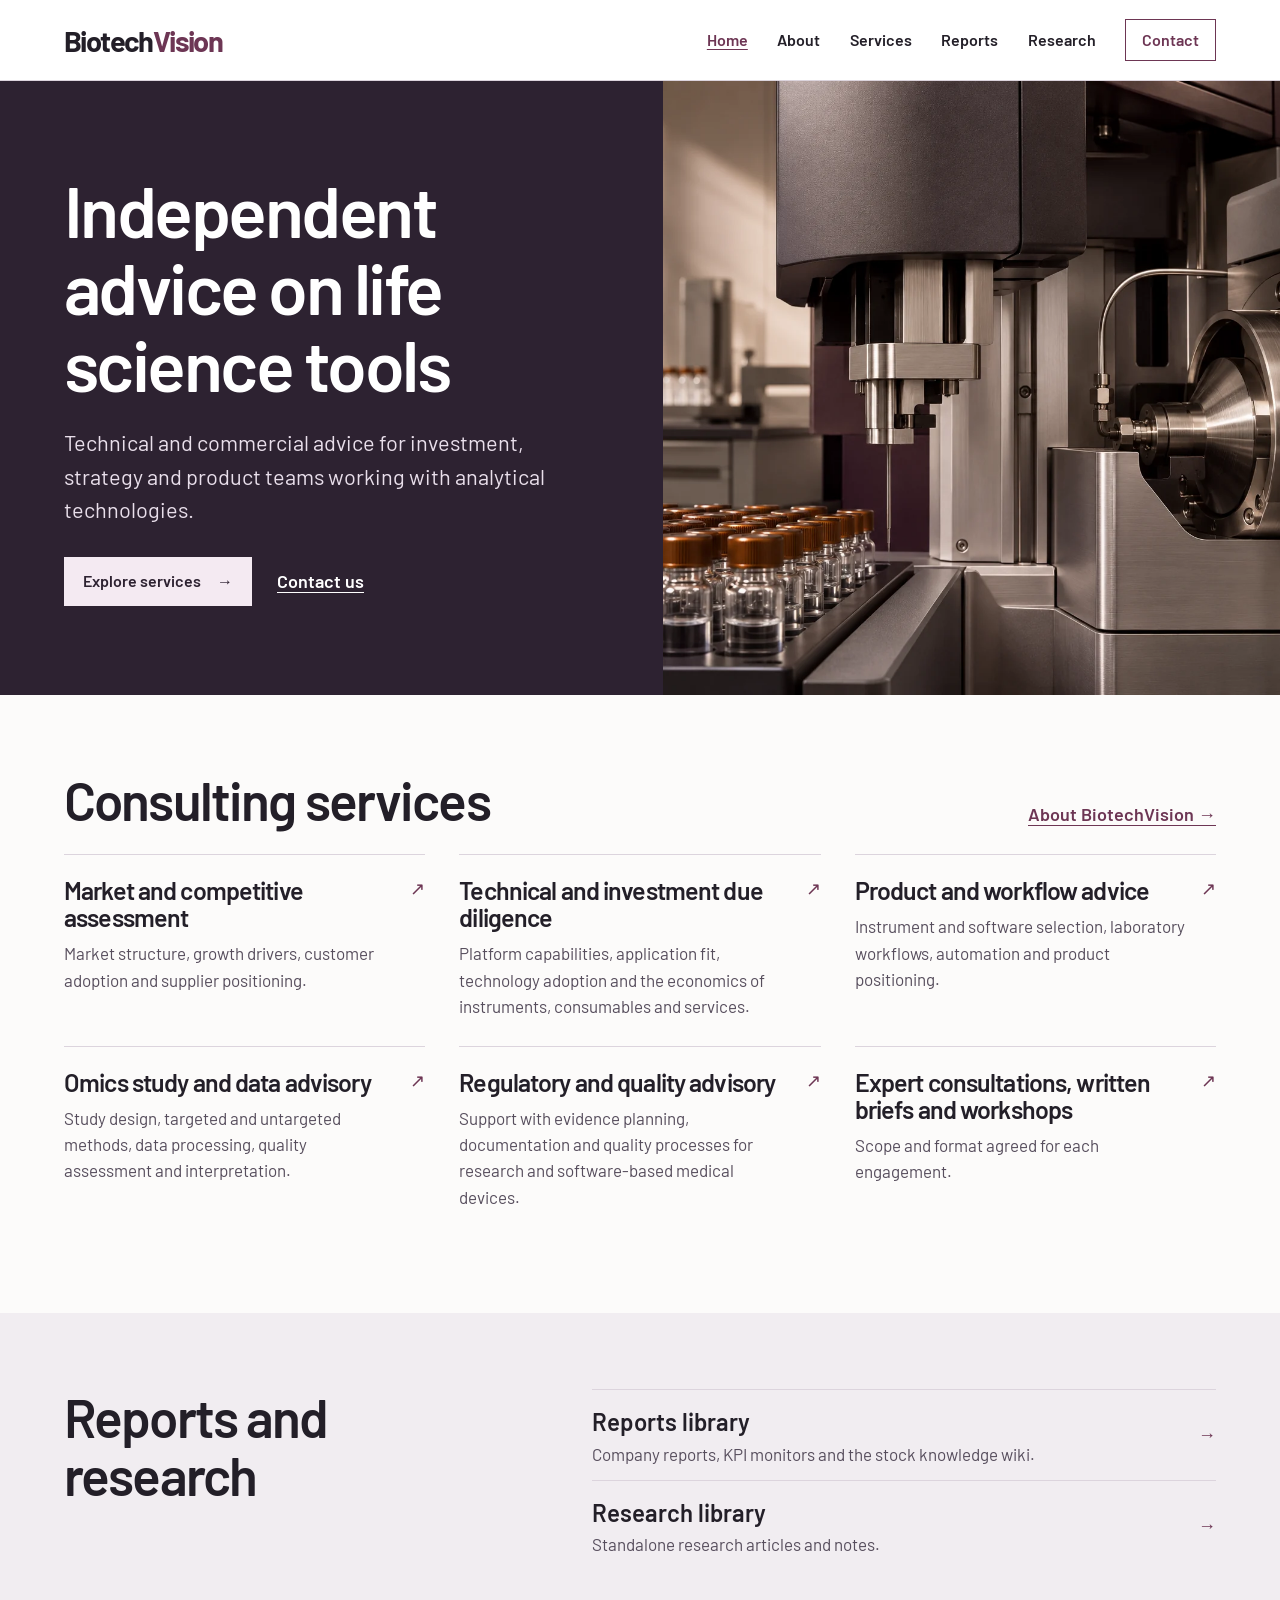
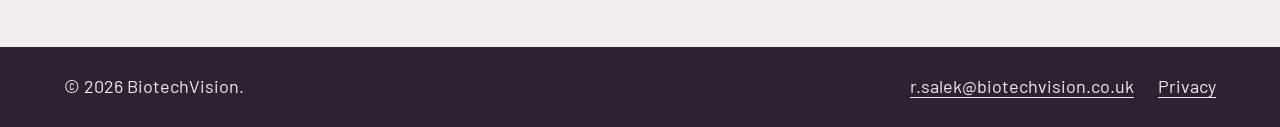
==== commit 021c7948: "Redesign the BiotechVision consultancy site" ====
--- a/index.html
+++ b/index.html
@@ -5,7 +5,8 @@
   <meta name="viewport" content="width=device-width, initial-scale=1">
   <title>BiotechVision — independent advice on life science tools and analytical technologies</title>
   <meta name="description" content="Independent technical and commercial advice on life science tools and analytical technologies.">
-  <meta name="theme-color" content="#f6f1e8">
+  <meta name="theme-color" content="#fcfbfa" media="(prefers-color-scheme: light)">
+  <meta name="theme-color" content="#2d2231" media="(prefers-color-scheme: dark)">
   <meta name="color-scheme" content="light dark">
   <link rel="canonical" href="https://biotechvision.co.uk/">
   <link rel="icon" href="/assets/brand/biotechvision-icon.svg" type="image/svg+xml">
@@ -14,219 +15,111 @@
   <link rel="shortcut icon" href="/assets/brand/favicon.ico">
   <link rel="apple-touch-icon" href="/assets/brand/apple-touch-icon-180.png" sizes="180x180">
   <link rel="manifest" href="/assets/brand/site.webmanifest">
-  <style>
-    :root {
-      --paper: #f6f1e8;
-      --ink: #1a1814;
-      --muted: #5b564c;
-      --rule: #d8d0c2;
-      --pine: #1c4a3c;
-      --pine-ink: #16382e;
-      --brass: #9a7040;
-      --card: rgba(255, 252, 247, 0.9);
-      --focus: #1c4a3c;
-      --max: 68rem;
-    }
-    @media (prefers-color-scheme: dark) {
-      :root {
-        --paper: #161410;
-        --ink: #f3eee4;
-        --muted: #b4ad9f;
-        --rule: #3a352c;
-        --pine: #8fbfad;
-        --pine-ink: #c5e0d5;
-        --brass: #d4b07a;
-        --card: #221e18;
-        --focus: #8fbfad;
-      }
-    }
-    * { box-sizing: border-box; }
-    html { scroll-behavior: smooth; }
-    @media (prefers-reduced-motion: reduce) {
-      html { scroll-behavior: auto; }
-      * { animation: none !important; transition: none !important; }
-    }
-    body {
-      margin: 0;
-      background:
-        radial-gradient(1200px 500px at 10% -10%, rgba(28, 74, 60, 0.06), transparent 50%),
-        var(--paper);
-      color: var(--ink);
-      font-family: "Avenir Next", "Segoe UI", Calibri, "Helvetica Neue", Helvetica, Arial, sans-serif;
-      font-size: 1.0625rem;
-      line-height: 1.65;
-      letter-spacing: 0.01em;
-    }
-    a { color: var(--pine); text-underline-offset: 0.18em; }
-    a:hover { color: var(--pine-ink); }
-    a:focus-visible { outline: 2px solid var(--focus); outline-offset: 3px; }
-    code { font-size: 0.92em; white-space: nowrap; }
-    .skip {
-      position: absolute; left: 1rem; top: -3rem;
-      background: var(--ink); color: var(--paper);
-      padding: 0.4rem 0.7rem; z-index: 10;
-    }
-    .skip:focus { top: 1rem; }
-    .wrap { width: min(var(--max), calc(100% - 2.5rem)); margin-inline: auto; }
-    header.site {
-      display: flex; align-items: center; justify-content: space-between;
-      gap: 1.25rem 1.6rem; padding: 1.35rem 0 1.15rem; border-bottom: 1px solid var(--rule);
-    }
-    .wordmark {
-      display: inline-flex;
-      align-items: center;
-      flex: 0 0 auto;
-      line-height: 0;
-      text-decoration: none;
-    }
-    .wordmark img {
-      display: block;
-      height: 28px;
-      width: auto;
-    }
-    nav ul {
-      display: flex; flex-wrap: wrap; gap: 0.25rem 1rem;
-      list-style: none; margin: 0; padding: 0; justify-content: flex-end;
-    }
-    nav a { color: var(--muted); text-decoration: none; font-size: 0.9rem; }
-    nav a:hover { color: var(--ink); text-decoration: underline; }
-    nav a[aria-current="page"] { color: var(--ink); }
-    .hero { padding: 4.2rem 0 3.2rem; border-bottom: 1px solid var(--rule); }
-    .eyebrow {
-      margin: 0 0 0.85rem; color: var(--brass); font-size: 0.78rem;
-      font-weight: 600; letter-spacing: 0.18em; text-transform: uppercase;
-    }
-    h1, h2, h3 {
-      font-family: Palatino, "Palatino Linotype", "Iowan Old Style", "Times New Roman", serif;
-      font-weight: 600; letter-spacing: -0.02em; line-height: 1.15;
-    }
-    h1 { margin: 0 0 1rem; font-size: clamp(2.5rem, 6.5vw, 4.2rem); }
-    h2 { margin: 0 0 1.15rem; font-size: clamp(1.5rem, 3vw, 2rem); }
-    h3 { margin: 0 0 0.45rem; font-size: 1.2rem; }
-    .lede { margin: 0; max-width: 40rem; font-size: 1.22rem; color: var(--muted); line-height: 1.55; }
-    section { padding: 2.8rem 0; }
-    section.band { border-top: 1px solid var(--rule); }
-    .page { padding: 3.2rem 0 2.8rem; }
-    .page h1 { margin-bottom: 1.15rem; font-size: clamp(2rem, 4.5vw, 3rem); }
-    .prose { max-width: 42rem; }
-    .prose p { margin: 0 0 1rem; }
-    .prose p:last-child { margin-bottom: 0; }
-    .cards {
-      display: grid;
-      grid-template-columns: repeat(2, minmax(0, 1fr));
-      gap: 1rem;
-    }
-    article.card, .service {
-      background: var(--card);
-      border: 1px solid var(--rule);
-      padding: 1.2rem 1.25rem 1.25rem;
-    }
-    article.card p, .service p { margin: 0; color: var(--muted); }
-    article.card a.card-link {
-      text-decoration: none; color: inherit; display: block;
-    }
-    article.card a.card-link:hover h3 { color: var(--pine); }
-    .service + .service { margin-top: 0; }
-    .services-list {
-      display: grid;
-      grid-template-columns: 1fr;
-      gap: 0.9rem;
-      max-width: 46rem;
-    }
-    .more { margin: 1.4rem 0 0; }
-    .contact { color: var(--muted); margin: 0; font-size: 1.15rem; }
-    footer.site {
-      padding: 1.5rem 0 2.8rem; border-top: 1px solid var(--rule);
-      color: var(--muted); font-size: 0.92rem;
-      display: flex; flex-wrap: wrap; gap: 0.4rem 1.2rem;
-      justify-content: space-between; align-items: baseline;
-    }
-    footer.site p { margin: 0; }
-    footer.site a { color: var(--muted); }
-    footer.site a:hover { color: var(--ink); }
-    @media (max-width: 860px) {
-      header.site { flex-direction: column; align-items: flex-start; gap: 0.8rem; }
-      nav ul { justify-content: flex-start; }
-      .hero { padding-top: 2.6rem; }
-      .cards { grid-template-columns: 1fr; }
-    }
-</style>
+  <link rel="stylesheet" href="/assets/site.css">
 </head>
 <body>
   <a class="skip" href="#content">Skip to content</a>
-  <div class="wrap">
-    <header class="site">
-      <a class="wordmark" href="/">
-        <picture>
-          <source media="(prefers-color-scheme: dark)" srcset="/assets/brand/biotechvision-logo-dark.svg">
-          <img src="/assets/brand/biotechvision-wordmark.svg" alt="BiotechVision" height="28">
-        </picture>
-      </a>
+  <header class="site-header">
+    <div class="frame">
+      <a class="wordmark" href="/">Biotech<span>Vision</span></a>
       <nav aria-label="Primary">
-        <ul>
-          <li><a href="/" aria-current="page">Home</a></li>
-          <li><a href="/about.html">About</a></li>
-          <li><a href="/services.html">Services</a></li>
-          <li><a href="/reports/">Reports</a></li>
-          <li><a href="/research/">Research</a></li>
-          <li><a href="/contact.html">Contact</a></li>
-        </ul>
+        <a href="/" aria-current="page">Home</a>
+        <a href="/about.html">About</a>
+        <a href="/services.html">Services</a>
+        <a href="/reports/">Reports</a>
+        <a href="/research/">Research</a>
+        <a href="/contact.html" class="contact-link">Contact</a>
       </nav>
-    </header>
-    <main id="content">
-      <section class="hero" aria-labelledby="page-title">
-        <p class="eyebrow">Consultancy</p>
-        <h1 id="page-title">BiotechVision</h1>
-        <p class="lede">Independent technical and commercial advice on life science tools and analytical technologies.</p>
-      </section>
-      <section class="band" aria-labelledby="services-teaser-title">
-        <h2 id="services-teaser-title">Services</h2>
-        <div class="cards">
-          <article class="card">
-            <a class="card-link" href="/services.html#market-and-competitive-assessment">
+    </div>
+  </header>
+  <main id="content" tabindex="-1">
+    <section class="hero" aria-labelledby="page-title">
+      <div class="hero-copy">
+        <h1 id="page-title">Independent advice on life science tools</h1>
+        <p>Technical and commercial advice for investment, strategy and product teams working with analytical technologies.</p>
+        <div class="actions">
+          <a class="button" href="/services.html">Explore services <span aria-hidden="true">→</span></a>
+          <a class="text-link" href="/contact.html">Contact us</a>
+        </div>
+      </div>
+      <div class="hero-media">
+        <img src="/assets/instrumentation.webp" alt="" fetchpriority="high" width="1536" height="1024">
+      </div>
+    </section>
+    <section class="section frame" aria-labelledby="services-title">
+      <div class="section-heading">
+        <h2 id="services-title">Consulting services</h2>
+        <a class="text-link" href="/about.html">About BiotechVision <span aria-hidden="true">→</span></a>
+      </div>
+      <div class="service-grid">
+          <article class="service-tile">
+            <a href="/services.html#market-and-competitive-assessment">
               <h3>Market and competitive assessment</h3>
               <p>Market structure, growth drivers, customer adoption and supplier positioning.</p>
+              <span class="arrow" aria-hidden="true">↗</span>
             </a>
           </article>
-          <article class="card">
-            <a class="card-link" href="/services.html#technical-and-investment-due-diligence">
+          <article class="service-tile">
+            <a href="/services.html#technical-and-investment-due-diligence">
               <h3>Technical and investment due diligence</h3>
               <p>Platform capabilities, application fit, technology adoption and the economics of instruments, consumables and services.</p>
+              <span class="arrow" aria-hidden="true">↗</span>
             </a>
           </article>
-          <article class="card">
-            <a class="card-link" href="/services.html#product-and-workflow-advice">
+          <article class="service-tile">
+            <a href="/services.html#product-and-workflow-advice">
               <h3>Product and workflow advice</h3>
               <p>Instrument and software selection, laboratory workflows, automation and product positioning.</p>
+              <span class="arrow" aria-hidden="true">↗</span>
             </a>
           </article>
-          <article class="card">
-            <a class="card-link" href="/services.html#omics-study-and-data-advisory">
+          <article class="service-tile">
+            <a href="/services.html#omics-study-and-data-advisory">
               <h3>Omics study and data advisory</h3>
               <p>Study design, targeted and untargeted methods, data processing, quality assessment and interpretation.</p>
+              <span class="arrow" aria-hidden="true">↗</span>
             </a>
           </article>
-          <article class="card">
-            <a class="card-link" href="/services.html#regulatory-and-quality-advisory">
+          <article class="service-tile">
+            <a href="/services.html#regulatory-and-quality-advisory">
               <h3>Regulatory and quality advisory</h3>
               <p>Support with evidence planning, documentation and quality processes for research and software-based medical devices.</p>
+              <span class="arrow" aria-hidden="true">↗</span>
             </a>
           </article>
-          <article class="card">
-            <a class="card-link" href="/services.html#expert-consultations-written-briefs-and-workshops">
+          <article class="service-tile">
+            <a href="/services.html#expert-consultations-written-briefs-and-workshops">
               <h3>Expert consultations, written briefs and workshops</h3>
               <p>Scope and format agreed for each engagement.</p>
+              <span class="arrow" aria-hidden="true">↗</span>
             </a>
           </article>
+      </div>
+    </section>
+    <section class="publications section" aria-labelledby="publications-title">
+      <div class="frame">
+        <h2 id="publications-title">Reports and research</h2>
+        <div class="publication-links">
+          <a href="/reports/">
+            <div><strong>Reports library</strong><p>Company reports, KPI monitors and the stock knowledge wiki.</p></div>
+            <span class="arrow" aria-hidden="true">→</span>
+          </a>
+          <a href="/research/">
+            <div><strong>Research library</strong><p>Standalone research articles and notes.</p></div>
+            <span class="arrow" aria-hidden="true">→</span>
+          </a>
         </div>
-        <p class="more"><a href="/services.html">All services</a></p>
-      </section>
-
-    </main>
-    <footer class="site">
+      </div>
+    </section>
+  </main>
+  <footer class="site-footer">
+    <div class="frame">
       <p>© 2026 BiotechVision.</p>
-      <p><a href="mailto:r.salek@biotechvision.co.uk">r.salek@biotechvision.co.uk</a> · <a href="/privacy.html">Privacy</a></p>
-    </footer>
-  </div>
+      <div class="footer-links">
+        <a href="mailto:r.salek@biotechvision.co.uk">r.salek@biotechvision.co.uk</a>
+        <a href="/privacy.html">Privacy</a>
+      </div>
+    </div>
+  </footer>
 </body>
 </html>
--- a/assets/site.css
+++ b/assets/site.css
@@ -0,0 +1,184 @@
+@font-face {
+  font-family: Barlow;
+  src: url("fonts/barlow-regular.woff2") format("woff2");
+  font-weight: 400;
+  font-display: swap;
+}
+@font-face {
+  font-family: Barlow;
+  src: url("fonts/barlow-semibold.woff2") format("woff2");
+  font-weight: 600;
+  font-display: swap;
+}
+@font-face {
+  font-family: Barlow;
+  src: url("fonts/barlow-bold.woff2") format("woff2");
+  font-weight: 700;
+  font-display: swap;
+}
+
+:root {
+  color-scheme: light;
+  --ink: #231f28;
+  --muted: #574e5d;
+  --paper: #fcfbfa;
+  --soft: #f1edf1;
+  --line: #dcd4dd;
+  --accent: #6d3654;
+  --deep: #2d2231;
+  --page: 1240px;
+  --gutter: clamp(20px, 5vw, 72px);
+  font-family: Barlow, "Avenir Next", sans-serif;
+}
+* { box-sizing: border-box; }
+body {
+  margin: 0;
+  background: var(--paper);
+  color: var(--ink);
+  font-size: 18px;
+  line-height: 1.55;
+  min-height: 100vh;
+  display: flex;
+  flex-direction: column;
+}
+main { flex: 1; }
+a { color: var(--accent); text-underline-offset: .2em; }
+a:hover { text-decoration-thickness: 2px; }
+:focus-visible { outline: 2px solid #ae6287; outline-offset: 5px; }
+.skip {
+  position: fixed;
+  z-index: 2;
+  inset: 12px auto auto 12px;
+  padding: .5rem 1rem;
+  background: white;
+  transform: translateY(-200%);
+}
+.skip:focus { transform: translateY(0); }
+.frame { width: min(var(--page), 100% - var(--gutter) * 2); margin-inline: auto; }
+.site-header { border-bottom: 1px solid var(--line); background: #fff; }
+.site-header .frame {
+  min-height: 80px;
+  display: flex;
+  justify-content: space-between;
+  align-items: center;
+  gap: 20px;
+}
+.wordmark { color: var(--ink); font-size: 29px; font-weight: 700; letter-spacing: -.055em; text-decoration: none; line-height: 1; }
+.wordmark span { color: var(--accent); }
+.site-header nav { display: flex; flex-wrap: wrap; align-items: center; gap: 7px clamp(12px, 2.3vw, 32px); }
+.site-header nav a {
+  color: var(--ink);
+  font-weight: 600;
+  font-size: 16px;
+  text-decoration: none;
+  padding-block: 8px;
+}
+.site-header nav a:is(:hover, [aria-current]) { color: var(--accent); text-decoration: underline; }
+.site-header nav .contact-link { border: 1px solid var(--accent); padding-inline: 16px; color: var(--accent); }
+
+h1, h2, h3 { line-height: 1.08; letter-spacing: -.035em; margin: 0; }
+h1 { font-size: clamp(44px, 6vw, 88px); font-weight: 600; }
+h2 { font-size: clamp(31px, 4.3vw, 53px); font-weight: 600; }
+h3 { font-size: 25px; font-weight: 600; }
+p { margin: 0; }
+.hero {
+  background: var(--deep);
+  color: white;
+  display: grid;
+  grid-template-columns: 1fr minmax(0, .93fr);
+}
+.hero-copy {
+  padding: clamp(48px, 7vw, 104px) clamp(24px, 5vw, 76px) clamp(48px, 7vw, 104px)
+    max(var(--gutter), calc((100vw - var(--page)) / 2));
+  align-self: center;
+}
+.hero h1 { font-size: clamp(46px, 5.6vw, 84px); max-width: 13ch; }
+.hero p { margin-top: 23px; color: #e9dfeb; max-width: 41ch; font-size: clamp(19px, 1.7vw, 24px); }
+.hero-media { min-width: 0; min-height: 100%; position: relative; }
+.hero-media img { width: 100%; height: 100%; object-fit: cover; object-position: 57% 50%; position: absolute; inset: 0; display: block; }
+.actions { display: flex; flex-wrap: wrap; align-items: center; gap: 18px 25px; margin-top: 30px; }
+.button {
+  display: inline-flex;
+  align-items: center;
+  gap: 16px;
+  background: var(--accent);
+  color: #fff;
+  padding: 12px 19px;
+  font-size: 16px;
+  font-weight: 600;
+  text-decoration: none;
+}
+.button:hover { background: var(--deep); }
+.hero .button { color: var(--deep); background: #f4eaf2; }
+.hero .button:hover { background: white; }
+.hero .text-link { color: white; }
+
+.section { padding-block: clamp(48px, 6vw, 86px); }
+.section-heading { display: flex; justify-content: space-between; align-items: baseline; gap: 14px 24px; flex-wrap: wrap; margin-bottom: 25px; }
+.text-link { font-weight: 600; }
+.service-grid { display: grid; grid-template-columns: repeat(3, minmax(0, 1fr)); gap: 0 34px; }
+.service-tile { border-top: 1px solid var(--line); }
+.service-tile a { position: relative; min-height: 100%; display: block; padding: 22px 28px 26px 0; text-decoration: none; color: var(--ink); }
+.service-tile a:hover h3 { text-decoration: underline; text-decoration-thickness: 1px; text-underline-offset: .15em; }
+.service-tile .arrow { position: absolute; top: 20px; right: 0; color: var(--accent); }
+.service-tile p { margin-top: 9px; color: var(--muted); font-size: 17px; }
+.publications { background: var(--soft); }
+.publications .frame { display: grid; grid-template-columns: 1fr 1.35fr; gap: 28px 65px; }
+.publications h2 { max-width: 13ch; }
+.publication-links { display: grid; }
+.publication-links a { display: grid; grid-template-columns: 1fr auto; padding: 13px 0; border-block-start: 1px solid var(--line); text-decoration: none; color: var(--ink); }
+.publication-links a:hover strong { text-decoration: underline; text-underline-offset: .2em; }
+.publication-links strong { font-size: 24px; font-weight: 600; }
+.publication-links p { color: var(--muted); font-size: 17px; }
+.publication-links .arrow { grid-column: 2; grid-row: 1; color: var(--accent); align-self: center; }
+
+.interior-heading { background: var(--soft); padding-block: clamp(38px, 6vw, 78px); }
+.interior-heading h1 { font-size: clamp(44px, 6vw, 74px); }
+.interior-content { padding-block: clamp(28px, 5vw, 65px); }
+.prose { max-width: 68ch; }
+.prose p + p, .prose h2 + p { margin-top: 16px; }
+.prose h2 { margin-top: 34px; font-size: 27px; }
+.prose code { font-size: .85em; }
+.service-detail { max-width: 900px; }
+.service-detail article { display: grid; grid-template-columns: minmax(0, 1fr) minmax(0, 1.25fr); gap: 8px 40px; padding-block: 21px; border-top: 1px solid var(--line); scroll-margin-top: 20px; }
+.service-detail article:target h2 { color: var(--accent); }
+.service-detail h2 { font-size: 25px; }
+.service-detail p { color: var(--muted); }
+.email-link { font-size: clamp(22px, 4vw, 36px); font-weight: 600; overflow-wrap: anywhere; }
+.site-footer { background: var(--deep); color: #f2eaf1; }
+.site-footer .frame { display: flex; justify-content: space-between; flex-wrap: wrap; padding-block: 26px; gap: 10px 24px; }
+.site-footer a { color: inherit; }
+.footer-links { display: flex; flex-wrap: wrap; gap: 8px 24px; }
+
+@media (max-width: 850px) {
+  .service-grid { grid-template-columns: repeat(2, minmax(0, 1fr)); }
+}
+@media (max-width: 650px) {
+  .site-header .frame { align-items: flex-start; flex-direction: column; gap: 7px; padding-block: 15px 8px; }
+  .site-header nav { column-gap: 11px; }
+  .site-header nav a { font-size: 14px; }
+  .site-header nav .contact-link { padding-inline: 0; border: 0; }
+  .hero { grid-template-columns: 1fr; }
+  .hero-copy { padding: 40px var(--gutter) 34px; }
+  .hero-media { min-height: 0; aspect-ratio: 1.85; }
+  .publications .frame, .service-detail article { grid-template-columns: 1fr; }
+}
+@media (max-width: 460px) {
+  .service-grid { grid-template-columns: 1fr; }
+  .service-tile a { padding-block: 17px 20px; }
+}
+
+@media (prefers-color-scheme: dark) {
+  :root {
+    color-scheme: dark;
+    --ink: #f5eef5;
+    --muted: #ded1df;
+    --paper: #201b24;
+    --soft: #312637;
+    --line: #56475a;
+    --accent: #eab8d3;
+  }
+  .site-header, .skip { background: #2a222e; }
+  .button { color: var(--deep); }
+  .button:hover { background: #fff; }
+}
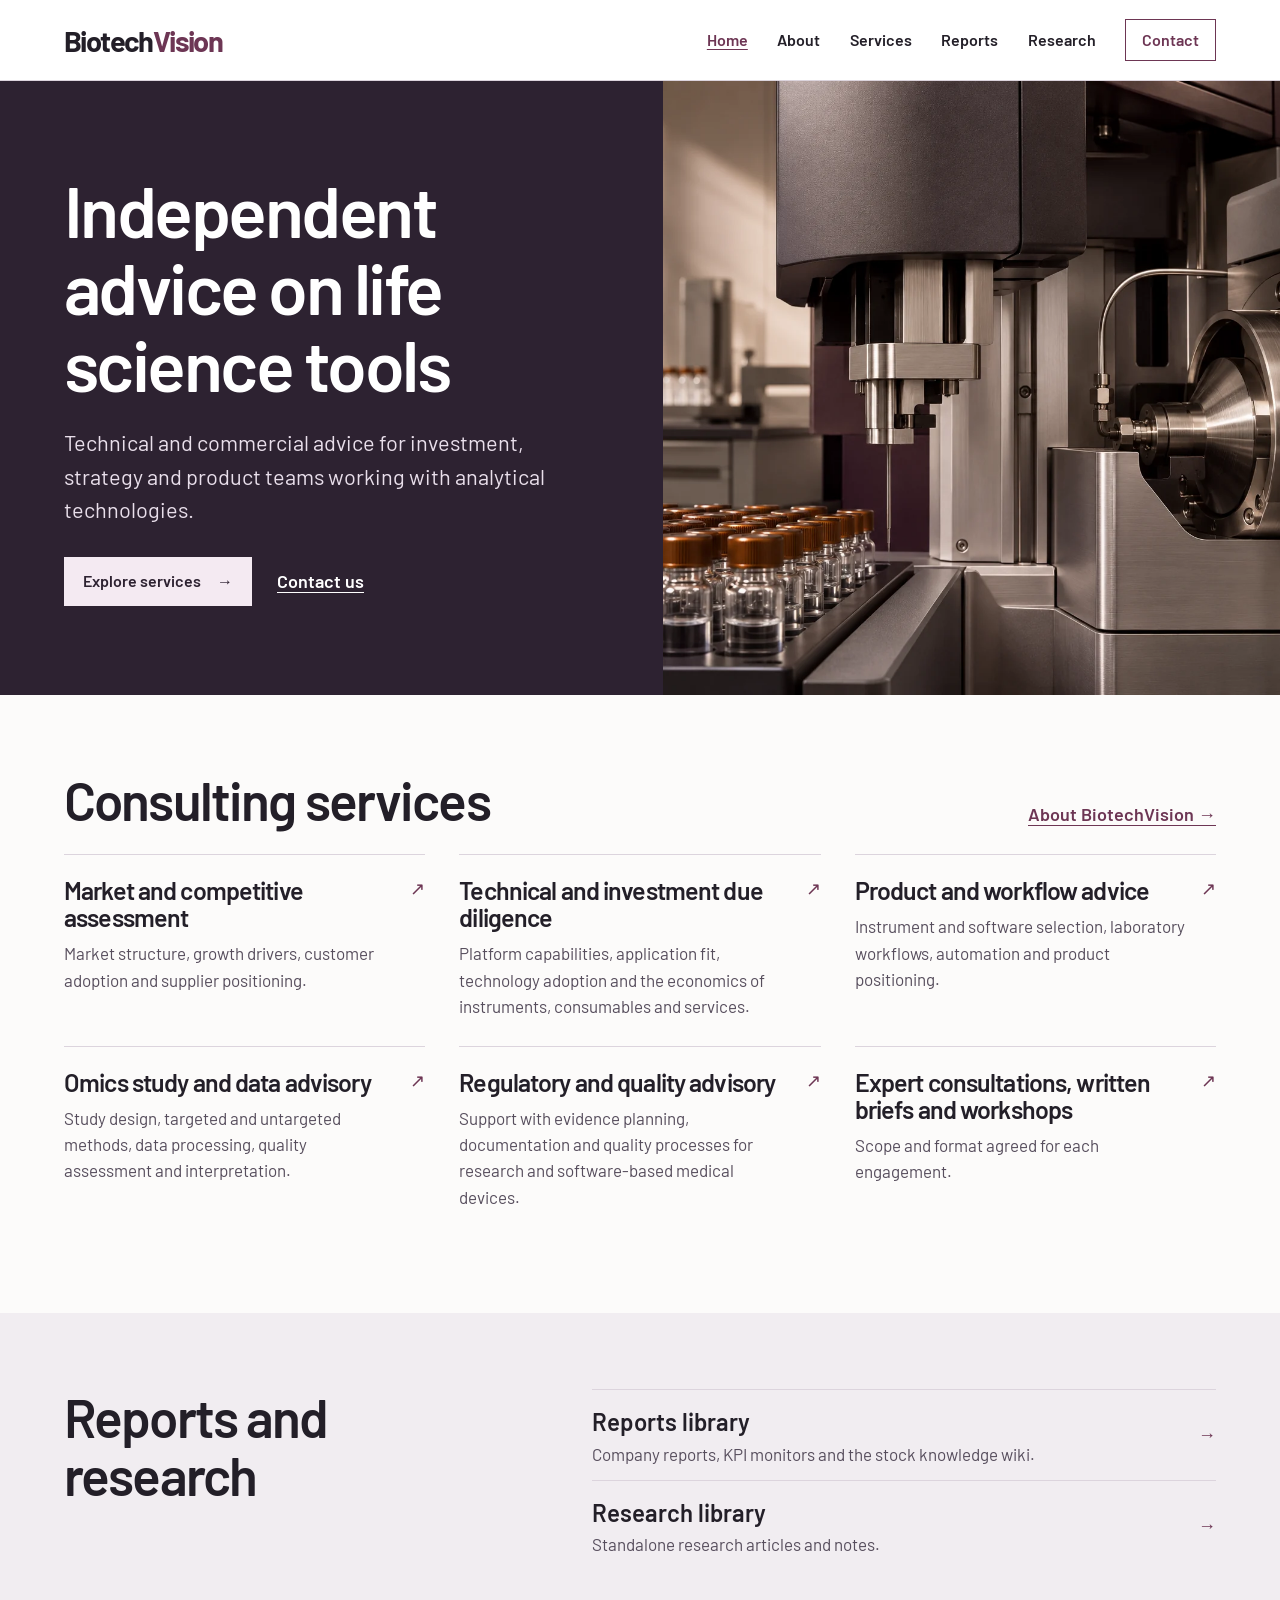
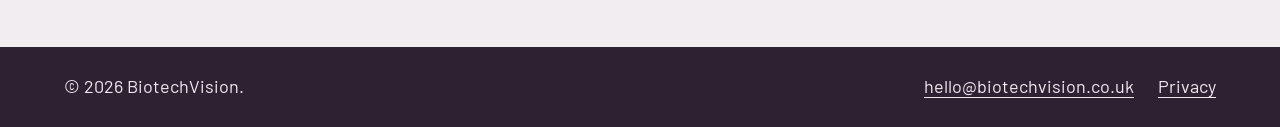
==== commit 7987c2d0: "Update public contact details and redesign the 404 page" ====
--- a/index.html
+++ b/index.html
@@ -116,7 +116,7 @@
     <div class="frame">
       <p>© 2026 BiotechVision.</p>
       <div class="footer-links">
-        <a href="mailto:r.salek@biotechvision.co.uk">r.salek@biotechvision.co.uk</a>
+        <a href="mailto:hello@biotechvision.co.uk">hello@biotechvision.co.uk</a>
         <a href="/privacy.html">Privacy</a>
       </div>
     </div>
--- a/assets/site.css
+++ b/assets/site.css
@@ -182,3 +182,46 @@
   .button { color: var(--deep); }
   .button:hover { background: #fff; }
 }
+
+.error-page {
+  display: grid;
+  grid-template-columns: minmax(0, 1.1fr) minmax(0, .9fr);
+  align-items: center;
+  gap: clamp(24px, 6vw, 88px);
+  padding-block: clamp(40px, 9vw, 128px);
+}
+.error-copy h1 { font-size: clamp(44px, 6.1vw, 87px); }
+.error-code { color: var(--accent); font-weight: 600; margin-bottom: 14px; }
+.error-copy h1 + p { color: var(--muted); font-size: clamp(18px, 2vw, 23px); margin-top: 18px; }
+.error-sample {
+  background: var(--deep);
+  color: #f4eaf2;
+  padding: clamp(22px, 5vw, 56px);
+  min-width: 0;
+}
+.error-sample-name {
+  display: flex;
+  align-items: baseline;
+  justify-content: center;
+  font-size: clamp(30px, 4.2vw, 58px);
+  line-height: 1.25;
+  letter-spacing: -.065em;
+  font-weight: 700;
+}
+.error-sample-name span:last-child {
+  border-inline-start: 1px dashed currentColor;
+  padding-inline-start: .12em;
+  margin-inline-start: .09em;
+  transform: translateY(.16em) rotate(-5deg);
+  color: #eab8d3;
+}
+.error-sample p {
+  border-top: 1px solid #8b778b;
+  margin-top: 25px;
+  padding-top: 12px;
+  font-family: ui-monospace, monospace;
+  font-size: 13px;
+}
+@media (max-width: 720px) {
+  .error-page { grid-template-columns: 1fr; }
+}
